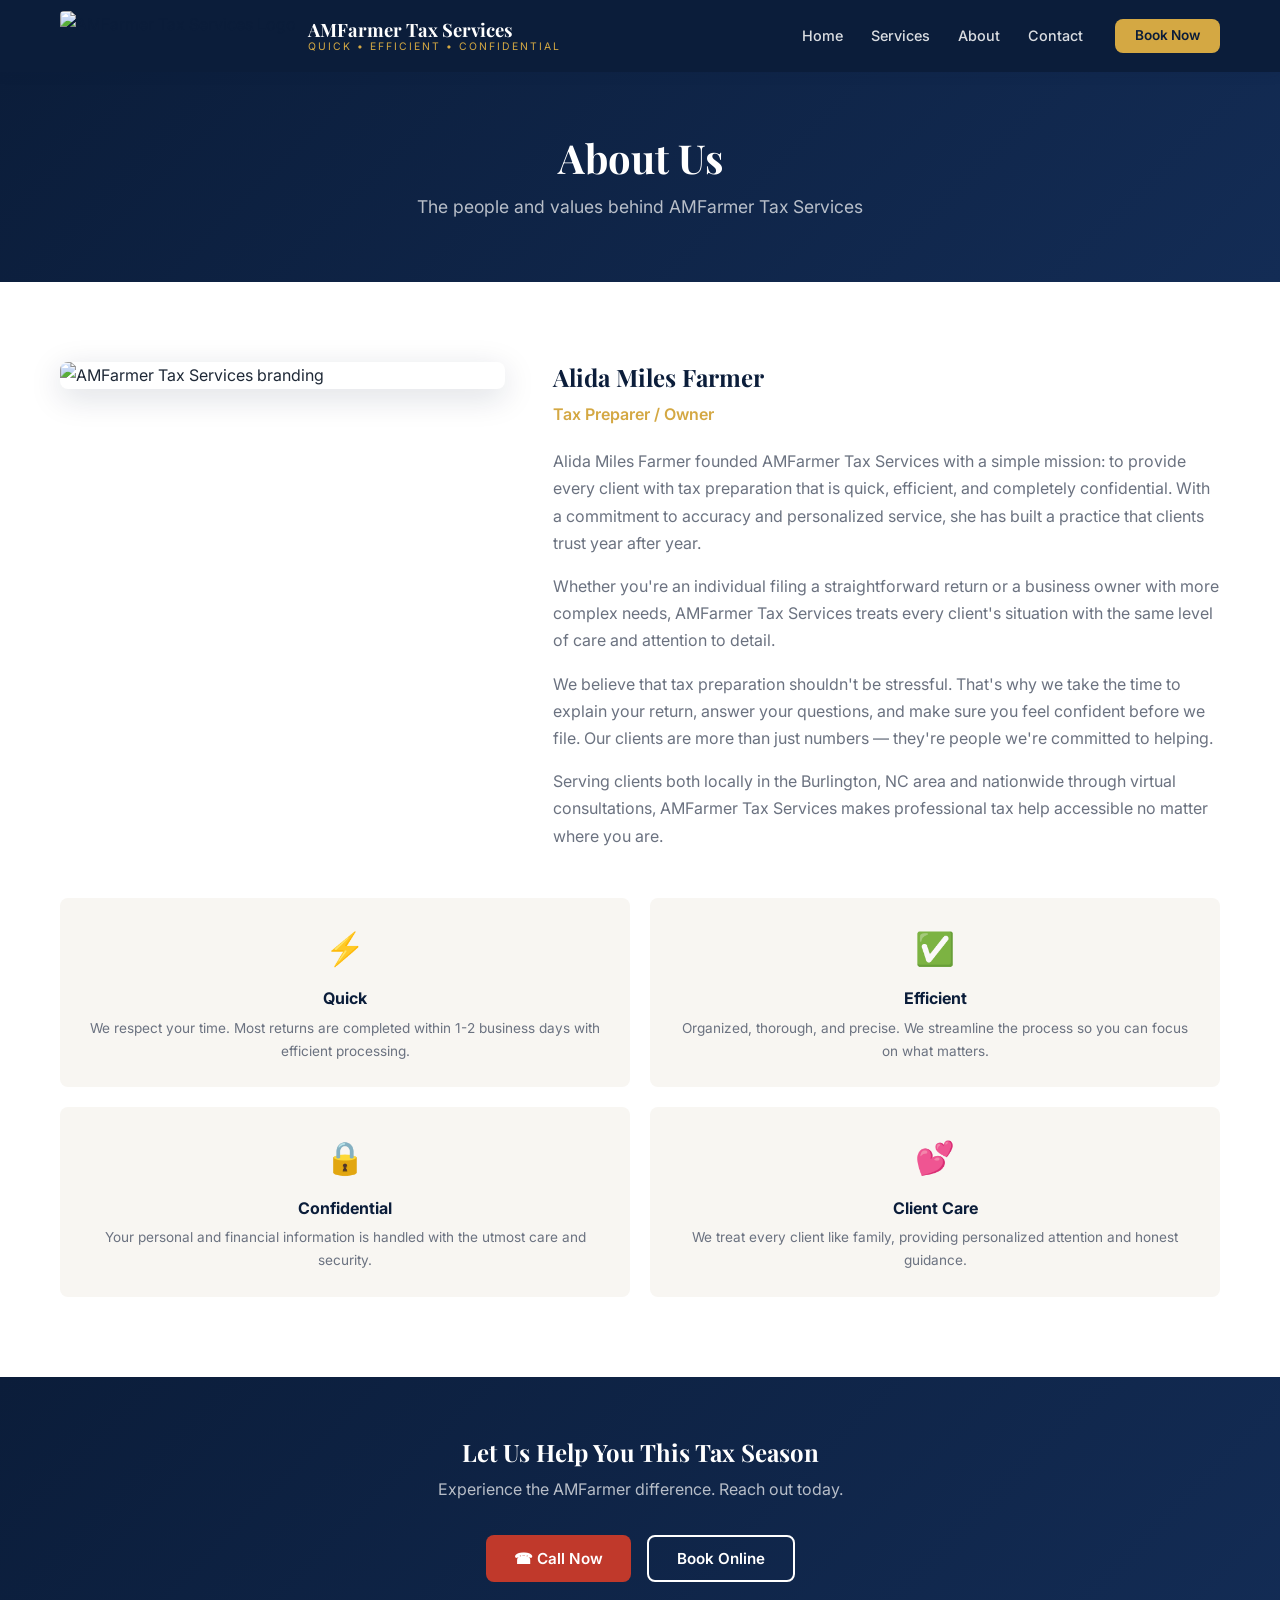
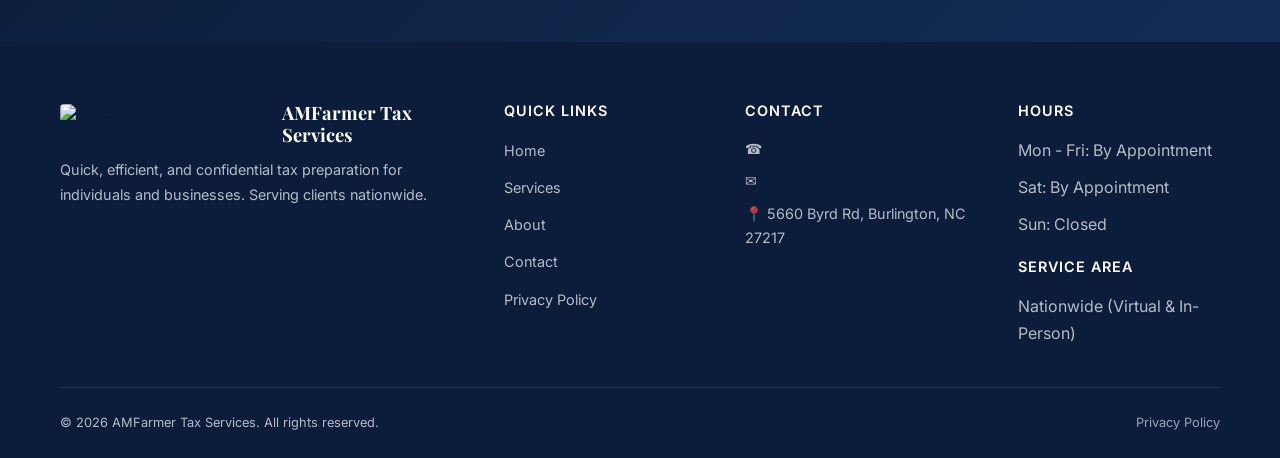
==== about.html @ cd4a3de3 "Added all html files" ====
<!DOCTYPE html>
<html lang="en">
<head>
  <meta charset="UTF-8">
  <meta name="viewport" content="width=device-width, initial-scale=1.0">
  <title>About Us | AMFarmer Tax Services</title>
  <meta name="description" content="Learn about Alida Miles Farmer, Tax Preparer and Owner of AMFarmer Tax Services. Quick, efficient, and confidential tax preparation.">
  <meta property="og:title" content="About Us | AMFarmer Tax Services">
  <meta property="og:description" content="Meet Alida Miles Farmer, Tax Preparer and Owner of AMFarmer Tax Services.">
  <meta property="og:type" content="website">
  <link rel="stylesheet" href="assets/css/styles.css">
</head>
<body>

  <header class="header" role="banner">
    <div class="header-inner">
      <a href="index.html" class="logo" aria-label="AMFarmer Tax Services Home">
        <img src="assets/img/branding-2.jpg" alt="AMFarmer Tax Services Logo">
        <div class="logo-text">
          AMFarmer Tax Services
          <span>Quick &bull; Efficient &bull; Confidential</span>
        </div>
      </a>
      <nav class="nav" role="navigation" aria-label="Main navigation">
        <ul class="nav-links">
          <li><a href="index.html">Home</a></li>
          <li><a href="services.html">Services</a></li>
          <li><a href="about.html">About</a></li>
          <li><a href="contact.html">Contact</a></li>
        </ul>
        <a href="contact.html#form" class="btn btn-gold btn-sm nav-cta">Book Now</a>
        <button class="mobile-toggle" aria-label="Toggle navigation" aria-expanded="false">
          <span></span><span></span><span></span>
        </button>
      </nav>
    </div>
  </header>

  <main>
    <section class="page-header">
      <div class="container">
        <h1>About Us</h1>
        <p>The people and values behind AMFarmer Tax Services</p>
      </div>
    </section>

    <section class="section">
      <div class="container">
        <div class="about-content">
          <div class="about-image">
            <img src="assets/img/branding-1.png" alt="AMFarmer Tax Services branding">
          </div>
          <div class="about-text">
            <h2>Alida Miles Farmer</h2>
            <span class="role">Tax Preparer / Owner</span>
            <p>Alida Miles Farmer founded AMFarmer Tax Services with a simple mission: to provide every client with tax preparation that is quick, efficient, and completely confidential. With a commitment to accuracy and personalized service, she has built a practice that clients trust year after year.</p>
            <p>Whether you're an individual filing a straightforward return or a business owner with more complex needs, AMFarmer Tax Services treats every client's situation with the same level of care and attention to detail.</p>
            <p>We believe that tax preparation shouldn't be stressful. That's why we take the time to explain your return, answer your questions, and make sure you feel confident before we file. Our clients are more than just numbers &mdash; they're people we're committed to helping.</p>
            <p>Serving clients both locally in the Burlington, NC area and nationwide through virtual consultations, AMFarmer Tax Services makes professional tax help accessible no matter where you are.</p>
          </div>
        </div>

        <div class="values-grid">
          <div class="value-card">
            <div class="value-icon">&#9889;</div>
            <h4>Quick</h4>
            <p>We respect your time. Most returns are completed within 1-2 business days with efficient processing.</p>
          </div>
          <div class="value-card">
            <div class="value-icon">&#9989;</div>
            <h4>Efficient</h4>
            <p>Organized, thorough, and precise. We streamline the process so you can focus on what matters.</p>
          </div>
          <div class="value-card">
            <div class="value-icon">&#128274;</div>
            <h4>Confidential</h4>
            <p>Your personal and financial information is handled with the utmost care and security.</p>
          </div>
          <div class="value-card">
            <div class="value-icon">&#128149;</div>
            <h4>Client Care</h4>
            <p>We treat every client like family, providing personalized attention and honest guidance.</p>
          </div>
        </div>
      </div>
    </section>

    <section class="contact-strip">
      <div class="container">
        <h2>Let Us Help You This Tax Season</h2>
        <p>Experience the AMFarmer difference. Reach out today.</p>
        <div class="contact-buttons">
          <a href="tel:336-782-2551" class="btn btn-primary">&#9742; Call Now</a>
          <a href="contact.html#form" class="btn btn-secondary">Book Online</a>
        </div>
      </div>
    </section>
  </main>

  <footer class="footer" role="contentinfo">
    <div class="container">
      <div class="footer-grid">
        <div class="footer-brand">
          <a href="index.html" class="logo" aria-label="AMFarmer Tax Services Home">
            <img src="assets/img/branding-2.jpg" alt="AMFarmer Tax Services Logo" style="height:40px;">
            <div class="logo-text">AMFarmer Tax Services</div>
          </a>
          <p>Quick, efficient, and confidential tax preparation for individuals and businesses. Serving clients nationwide.</p>
        </div>
        <div>
          <h4>Quick Links</h4>
          <ul class="footer-links">
            <li><a href="index.html">Home</a></li>
            <li><a href="services.html">Services</a></li>
            <li><a href="about.html">About</a></li>
            <li><a href="contact.html">Contact</a></li>
            <li><a href="privacy.html">Privacy Policy</a></li>
          </ul>
        </div>
        <div>
          <h4>Contact</h4>
          <div class="footer-contact-info">
            <p>&#9742; <a href="tel:336-782-2551">336-782-2551</a></p>
            <p>&#9993; <a href="mailto:amftaxsvcs@amfarmertax.com">amftaxsvcs@amfarmertax.com</a></p>
            <p>&#128205; 5660 Byrd Rd, Burlington, NC 27217</p>
          </div>
        </div>
        <div>
          <h4>Hours</h4>
          <ul class="footer-links">
            <li>Mon - Fri: By Appointment</li>
            <li>Sat: By Appointment</li>
            <li>Sun: Closed</li>
          </ul>
          <h4 style="margin-top:20px;">Service Area</h4>
          <p>Nationwide (Virtual &amp; In-Person)</p>
        </div>
      </div>
      <div class="footer-bottom">
        <p>&copy; 2026 AMFarmer Tax Services. All rights reserved.</p>
        <a href="privacy.html">Privacy Policy</a>
      </div>
    </div>
  </footer>

  <script src="assets/js/main.js"></script>
</body>
</html>
---- assets/css/styles.css ----
@import url('https://fonts.googleapis.com/css2?family=Playfair+Display:wght@400;600;700&family=Inter:wght@300;400;500;600;700&display=swap');

:root {
  --navy: #0B1D3A;
  --navy-light: #132C55;
  --red: #C0392B;
  --red-dark: #A93226;
  --gold: #D4A843;
  --gold-light: #E8C96A;
  --white: #FFFFFF;
  --off-white: #F8F6F2;
  --gray-light: #E8E6E2;
  --gray: #6B7280;
  --text-dark: #1F2937;
  --shadow: 0 2px 12px rgba(11,29,58,0.10);
  --shadow-lg: 0 8px 32px rgba(11,29,58,0.15);
  --radius: 8px;
  --transition: 0.3s ease;
}

*, *::before, *::after {
  box-sizing: border-box;
  margin: 0;
  padding: 0;
}

html {
  scroll-behavior: smooth;
  font-size: 16px;
}

body {
  font-family: 'Inter', -apple-system, BlinkMacSystemFont, sans-serif;
  color: var(--text-dark);
  background: var(--white);
  line-height: 1.7;
  -webkit-font-smoothing: antialiased;
}

h1, h2, h3, h4, h5 {
  font-family: 'Playfair Display', Georgia, serif;
  line-height: 1.3;
  color: var(--navy);
}

a {
  color: var(--navy);
  text-decoration: none;
  transition: color var(--transition);
}

a:focus-visible, button:focus-visible, input:focus-visible, textarea:focus-visible, select:focus-visible {
  outline: 3px solid var(--gold);
  outline-offset: 2px;
}

img {
  max-width: 100%;
  height: auto;
  display: block;
}

.container {
  width: 100%;
  max-width: 1200px;
  margin: 0 auto;
  padding: 0 20px;
}

.section {
  padding: 80px 0;
}

.section-title {
  text-align: center;
  font-size: 2rem;
  margin-bottom: 1rem;
}

.section-subtitle {
  text-align: center;
  color: var(--gray);
  font-size: 1.1rem;
  max-width: 600px;
  margin: 0 auto 3rem;
}

.gold-divider {
  width: 60px;
  height: 3px;
  background: linear-gradient(90deg, var(--gold), var(--gold-light));
  margin: 1rem auto 2rem;
  border-radius: 2px;
}

/* Buttons */
.btn {
  display: inline-flex;
  align-items: center;
  justify-content: center;
  gap: 8px;
  padding: 14px 28px;
  font-family: 'Inter', sans-serif;
  font-size: 0.95rem;
  font-weight: 600;
  border: none;
  border-radius: var(--radius);
  cursor: pointer;
  transition: all var(--transition);
  text-decoration: none;
  line-height: 1;
}

.btn-primary {
  background: var(--red);
  color: var(--white);
}

.btn-primary:hover {
  background: var(--red-dark);
  transform: translateY(-1px);
  box-shadow: var(--shadow);
}

.btn-secondary {
  background: transparent;
  color: var(--white);
  border: 2px solid var(--white);
}

.btn-secondary:hover {
  background: var(--white);
  color: var(--navy);
}

.btn-outline {
  background: transparent;
  color: var(--navy);
  border: 2px solid var(--navy);
}

.btn-outline:hover {
  background: var(--navy);
  color: var(--white);
}

.btn-gold {
  background: var(--gold);
  color: var(--navy);
}

.btn-gold:hover {
  background: var(--gold-light);
  transform: translateY(-1px);
}

.btn-sm {
  padding: 10px 20px;
  font-size: 0.85rem;
}

/* Header */
.header {
  position: sticky;
  top: 0;
  z-index: 1000;
  background: var(--navy);
  box-shadow: var(--shadow);
}

.header-inner {
  display: flex;
  align-items: center;
  justify-content: space-between;
  padding: 0 20px;
  max-width: 1200px;
  margin: 0 auto;
  height: 72px;
}

.logo {
  display: flex;
  align-items: center;
  gap: 12px;
}

.logo img {
  height: 50px;
  width: auto;
  border-radius: 4px;
}

.logo-text {
  font-family: 'Playfair Display', serif;
  font-size: 1.15rem;
  font-weight: 700;
  color: var(--white);
  line-height: 1.2;
}

.logo-text span {
  display: block;
  font-family: 'Inter', sans-serif;
  font-size: 0.65rem;
  font-weight: 400;
  color: var(--gold);
  letter-spacing: 2px;
  text-transform: uppercase;
}

.nav {
  display: flex;
  align-items: center;
  gap: 32px;
}

.nav-links {
  display: flex;
  list-style: none;
  gap: 28px;
}

.nav-links a {
  color: rgba(255,255,255,0.85);
  font-size: 0.9rem;
  font-weight: 500;
  padding: 4px 0;
  position: relative;
}

.nav-links a:hover,
.nav-links a.active {
  color: var(--white);
}

.nav-links a::after {
  content: '';
  position: absolute;
  bottom: -2px;
  left: 0;
  width: 0;
  height: 2px;
  background: var(--gold);
  transition: width var(--transition);
}

.nav-links a:hover::after,
.nav-links a.active::after {
  width: 100%;
}

.nav-cta {
  display: inline-flex;
}

.mobile-toggle {
  display: none;
  flex-direction: column;
  gap: 5px;
  background: none;
  border: none;
  cursor: pointer;
  padding: 5px;
}

.mobile-toggle span {
  width: 24px;
  height: 2px;
  background: var(--white);
  transition: all var(--transition);
  border-radius: 2px;
}

/* Hero */
.hero {
  background: linear-gradient(135deg, var(--navy) 0%, var(--navy-light) 50%, #1a3a6a 100%);
  color: var(--white);
  padding: 100px 0 80px;
  position: relative;
  overflow: hidden;
}

.hero::before {
  content: '';
  position: absolute;
  top: -50%;
  right: -20%;
  width: 600px;
  height: 600px;
  background: radial-gradient(circle, rgba(212,168,67,0.08) 0%, transparent 70%);
  border-radius: 50%;
}

.hero-content {
  max-width: 700px;
  position: relative;
  z-index: 1;
}

.hero-badge {
  display: inline-block;
  background: rgba(212,168,67,0.15);
  border: 1px solid rgba(212,168,67,0.3);
  color: var(--gold);
  padding: 6px 16px;
  border-radius: 20px;
  font-size: 0.8rem;
  font-weight: 600;
  letter-spacing: 1px;
  text-transform: uppercase;
  margin-bottom: 24px;
}

.hero h1 {
  font-size: 3rem;
  color: var(--white);
  margin-bottom: 20px;
  line-height: 1.15;
}

.hero h1 .highlight {
  color: var(--gold);
}

.hero p {
  font-size: 1.15rem;
  color: rgba(255,255,255,0.8);
  margin-bottom: 32px;
  max-width: 550px;
}

.hero-buttons {
  display: flex;
  gap: 16px;
  flex-wrap: wrap;
}

/* Trust Bar */
.trust-bar {
  background: var(--off-white);
  padding: 40px 0;
  border-bottom: 1px solid var(--gray-light);
}

.trust-items {
  display: flex;
  justify-content: center;
  align-items: center;
  gap: 48px;
  flex-wrap: wrap;
}

.trust-item {
  display: flex;
  align-items: center;
  gap: 12px;
  font-weight: 600;
  color: var(--navy);
  font-size: 1rem;
}

.trust-icon {
  width: 48px;
  height: 48px;
  background: linear-gradient(135deg, var(--gold), var(--gold-light));
  border-radius: 50%;
  display: flex;
  align-items: center;
  justify-content: center;
  font-size: 1.3rem;
  color: var(--navy);
  flex-shrink: 0;
}

.trust-disclaimer {
  text-align: center;
  font-size: 0.75rem;
  color: var(--gray);
  margin-top: 16px;
  font-style: italic;
}

/* How It Works */
.steps-grid {
  display: grid;
  grid-template-columns: repeat(3, 1fr);
  gap: 32px;
  position: relative;
}

.step-card {
  text-align: center;
  padding: 40px 24px;
  background: var(--white);
  border-radius: var(--radius);
  box-shadow: var(--shadow);
  position: relative;
}

.step-number {
  width: 56px;
  height: 56px;
  background: linear-gradient(135deg, var(--navy), var(--navy-light));
  color: var(--gold);
  border-radius: 50%;
  display: flex;
  align-items: center;
  justify-content: center;
  font-family: 'Playfair Display', serif;
  font-size: 1.5rem;
  font-weight: 700;
  margin: 0 auto 20px;
}

.step-card h3 {
  font-size: 1.2rem;
  margin-bottom: 12px;
}

.step-card p {
  color: var(--gray);
  font-size: 0.95rem;
}

/* Services Preview */
.services-preview {
  background: var(--off-white);
}

.services-grid {
  display: grid;
  grid-template-columns: repeat(2, 1fr);
  gap: 32px;
}

.service-card {
  background: var(--white);
  border-radius: var(--radius);
  padding: 40px 32px;
  box-shadow: var(--shadow);
  border-top: 3px solid var(--gold);
  transition: transform var(--transition), box-shadow var(--transition);
}

.service-card:hover {
  transform: translateY(-4px);
  box-shadow: var(--shadow-lg);
}

.service-icon {
  width: 56px;
  height: 56px;
  background: linear-gradient(135deg, rgba(212,168,67,0.15), rgba(212,168,67,0.05));
  border-radius: var(--radius);
  display: flex;
  align-items: center;
  justify-content: center;
  font-size: 1.5rem;
  margin-bottom: 20px;
}

.service-card h3 {
  font-size: 1.3rem;
  margin-bottom: 12px;
}

.service-card p {
  color: var(--gray);
  font-size: 0.95rem;
  margin-bottom: 20px;
}

.service-list {
  list-style: none;
  margin-bottom: 24px;
}

.service-list li {
  padding: 6px 0;
  font-size: 0.9rem;
  color: var(--text-dark);
  display: flex;
  align-items: center;
  gap: 8px;
}

.service-list li::before {
  content: '✓';
  color: var(--gold);
  font-weight: 700;
}

/* Testimonials */
.testimonials-grid {
  display: grid;
  grid-template-columns: repeat(3, 1fr);
  gap: 28px;
}

.testimonial-card {
  background: var(--white);
  border-radius: var(--radius);
  padding: 32px;
  box-shadow: var(--shadow);
  position: relative;
}

.testimonial-card::before {
  content: '"';
  font-family: 'Playfair Display', serif;
  font-size: 4rem;
  color: var(--gold);
  position: absolute;
  top: 12px;
  left: 24px;
  line-height: 1;
  opacity: 0.4;
}

.testimonial-text {
  font-size: 0.95rem;
  color: var(--gray);
  font-style: italic;
  margin-bottom: 20px;
  position: relative;
  z-index: 1;
}

.testimonial-author {
  display: flex;
  align-items: center;
  gap: 12px;
}

.testimonial-avatar {
  width: 44px;
  height: 44px;
  background: var(--navy);
  border-radius: 50%;
  display: flex;
  align-items: center;
  justify-content: center;
  color: var(--gold);
  font-weight: 700;
  font-size: 1rem;
}

.testimonial-name {
  font-weight: 600;
  font-size: 0.9rem;
}

.testimonial-role {
  font-size: 0.8rem;
  color: var(--gray);
}

/* FAQ */
.faq-list {
  max-width: 800px;
  margin: 0 auto;
}

.faq-item {
  border-bottom: 1px solid var(--gray-light);
}

.faq-question {
  width: 100%;
  display: flex;
  align-items: center;
  justify-content: space-between;
  padding: 20px 0;
  background: none;
  border: none;
  font-family: 'Inter', sans-serif;
  font-size: 1rem;
  font-weight: 600;
  color: var(--navy);
  cursor: pointer;
  text-align: left;
  gap: 16px;
}

.faq-question:hover {
  color: var(--red);
}

.faq-icon {
  width: 28px;
  height: 28px;
  border-radius: 50%;
  background: var(--off-white);
  display: flex;
  align-items: center;
  justify-content: center;
  font-size: 1.2rem;
  flex-shrink: 0;
  transition: transform var(--transition);
}

.faq-item.active .faq-icon {
  transform: rotate(45deg);
}

.faq-answer {
  max-height: 0;
  overflow: hidden;
  transition: max-height 0.4s ease, padding 0.4s ease;
}

.faq-answer-inner {
  padding-bottom: 20px;
  color: var(--gray);
  font-size: 0.95rem;
  line-height: 1.7;
}

.faq-item.active .faq-answer {
  max-height: 300px;
}

.disclaimer-text {
  font-size: 0.8rem;
  font-style: italic;
  color: var(--gray);
  margin-top: 8px;
}

/* Contact Strip */
.contact-strip {
  background: linear-gradient(135deg, var(--navy), var(--navy-light));
  color: var(--white);
  padding: 60px 0;
  text-align: center;
}

.contact-strip h2 {
  color: var(--white);
  margin-bottom: 8px;
}

.contact-strip p {
  color: rgba(255,255,255,0.7);
  margin-bottom: 32px;
}

.contact-buttons {
  display: flex;
  justify-content: center;
  gap: 16px;
  flex-wrap: wrap;
}

/* Footer */
.footer {
  background: var(--navy);
  color: rgba(255,255,255,0.7);
  padding: 60px 0 24px;
}

.footer-grid {
  display: grid;
  grid-template-columns: 2fr 1fr 1fr 1fr;
  gap: 40px;
  margin-bottom: 40px;
}

.footer-brand p {
  font-size: 0.9rem;
  margin-top: 12px;
  line-height: 1.7;
}

.footer h4 {
  color: var(--white);
  font-family: 'Inter', sans-serif;
  font-size: 0.9rem;
  font-weight: 600;
  text-transform: uppercase;
  letter-spacing: 1px;
  margin-bottom: 16px;
}

.footer-links {
  list-style: none;
}

.footer-links li {
  margin-bottom: 10px;
}

.footer-links a {
  color: rgba(255,255,255,0.7);
  font-size: 0.9rem;
}

.footer-links a:hover {
  color: var(--gold);
}

.footer-contact-info p {
  font-size: 0.9rem;
  margin-bottom: 8px;
  display: flex;
  align-items: flex-start;
  gap: 8px;
}

.footer-bottom {
  border-top: 1px solid rgba(255,255,255,0.1);
  padding-top: 24px;
  display: flex;
  justify-content: space-between;
  align-items: center;
  flex-wrap: wrap;
  gap: 12px;
  font-size: 0.8rem;
}

.footer-bottom a {
  color: rgba(255,255,255,0.6);
}

.footer-bottom a:hover {
  color: var(--gold);
}

/* Page Header (inner pages) */
.page-header {
  background: linear-gradient(135deg, var(--navy), var(--navy-light));
  color: var(--white);
  padding: 60px 0;
  text-align: center;
}

.page-header h1 {
  color: var(--white);
  font-size: 2.5rem;
  margin-bottom: 8px;
}

.page-header p {
  color: rgba(255,255,255,0.7);
  font-size: 1.1rem;
}

/* Services Page */
.service-detail-card {
  background: var(--white);
  border-radius: var(--radius);
  padding: 48px 40px;
  box-shadow: var(--shadow);
  border-left: 4px solid var(--gold);
  margin-bottom: 32px;
}

.service-detail-card h3 {
  font-size: 1.5rem;
  margin-bottom: 16px;
}

.service-detail-card p {
  color: var(--gray);
  margin-bottom: 20px;
}

.service-tags {
  display: flex;
  flex-wrap: wrap;
  gap: 8px;
  margin-top: 16px;
}

.service-tag {
  background: var(--off-white);
  color: var(--navy);
  padding: 6px 16px;
  border-radius: 20px;
  font-size: 0.85rem;
  font-weight: 500;
}

/* About Page */
.about-content {
  display: grid;
  grid-template-columns: 1fr 1.5fr;
  gap: 48px;
  align-items: start;
}

.about-image {
  border-radius: var(--radius);
  overflow: hidden;
  box-shadow: var(--shadow-lg);
}

.about-image img {
  width: 100%;
  height: auto;
  object-fit: cover;
}

.about-text h2 {
  margin-bottom: 8px;
}

.about-text .role {
  color: var(--gold);
  font-weight: 600;
  font-size: 1rem;
  margin-bottom: 20px;
  display: block;
}

.about-text p {
  color: var(--gray);
  margin-bottom: 16px;
}

.values-grid {
  display: grid;
  grid-template-columns: repeat(2, 1fr);
  gap: 20px;
  margin-top: 32px;
}

.value-card {
  padding: 24px;
  background: var(--off-white);
  border-radius: var(--radius);
  text-align: center;
}

.value-icon {
  font-size: 2rem;
  margin-bottom: 12px;
}

.value-card h4 {
  font-family: 'Inter', sans-serif;
  font-size: 1rem;
  color: var(--navy);
  margin-bottom: 8px;
}

.value-card p {
  font-size: 0.85rem;
  color: var(--gray);
}

/* Contact Page */
.contact-grid {
  display: grid;
  grid-template-columns: 1fr 1.5fr;
  gap: 48px;
}

.contact-info-card {
  background: var(--navy);
  color: var(--white);
  border-radius: var(--radius);
  padding: 40px;
}

.contact-info-card h3 {
  color: var(--white);
  margin-bottom: 24px;
}

.contact-detail {
  display: flex;
  align-items: flex-start;
  gap: 16px;
  margin-bottom: 24px;
}

.contact-detail-icon {
  width: 44px;
  height: 44px;
  background: rgba(212,168,67,0.15);
  border-radius: 50%;
  display: flex;
  align-items: center;
  justify-content: center;
  font-size: 1.1rem;
  flex-shrink: 0;
}

.contact-detail h4 {
  color: var(--gold);
  font-family: 'Inter', sans-serif;
  font-size: 0.85rem;
  text-transform: uppercase;
  letter-spacing: 1px;
  margin-bottom: 4px;
}

.contact-detail p,
.contact-detail a {
  color: rgba(255,255,255,0.8);
  font-size: 0.95rem;
}

.contact-detail a:hover {
  color: var(--gold);
}

.contact-quick-actions {
  display: flex;
  flex-direction: column;
  gap: 12px;
  margin-top: 32px;
}

.contact-form-card {
  background: var(--white);
  border-radius: var(--radius);
  padding: 40px;
  box-shadow: var(--shadow);
}

.contact-form-card h3 {
  margin-bottom: 24px;
}

.form-group {
  margin-bottom: 20px;
}

.form-group label {
  display: block;
  font-size: 0.9rem;
  font-weight: 600;
  color: var(--navy);
  margin-bottom: 6px;
}

.form-group label .required {
  color: var(--red);
}

.form-row {
  display: grid;
  grid-template-columns: 1fr 1fr;
  gap: 16px;
}

.form-input,
.form-select,
.form-textarea {
  width: 100%;
  padding: 12px 16px;
  border: 1px solid var(--gray-light);
  border-radius: var(--radius);
  font-family: 'Inter', sans-serif;
  font-size: 0.95rem;
  color: var(--text-dark);
  transition: border-color var(--transition), box-shadow var(--transition);
  background: var(--white);
}

.form-input:focus,
.form-select:focus,
.form-textarea:focus {
  border-color: var(--navy);
  box-shadow: 0 0 0 3px rgba(11,29,58,0.08);
}

.form-input.error,
.form-select.error,
.form-textarea.error {
  border-color: var(--red);
}

.form-error {
  font-size: 0.8rem;
  color: var(--red);
  margin-top: 4px;
  display: none;
}

.form-textarea {
  resize: vertical;
  min-height: 120px;
}

.form-success {
  display: none;
  text-align: center;
  padding: 40px;
}

.form-success-icon {
  font-size: 3rem;
  margin-bottom: 16px;
}

.form-success h3 {
  margin-bottom: 8px;
}

.form-success p {
  color: var(--gray);
}

/* Privacy Page */
.privacy-content {
  max-width: 800px;
  margin: 0 auto;
}

.privacy-content h2 {
  font-size: 1.5rem;
  margin: 32px 0 12px;
}

.privacy-content p,
.privacy-content li {
  color: var(--gray);
  margin-bottom: 12px;
}

.privacy-content ul {
  padding-left: 24px;
  margin-bottom: 16px;
}

/* Responsive */
@media (max-width: 992px) {
  .footer-grid {
    grid-template-columns: 1fr 1fr;
  }

  .about-content {
    grid-template-columns: 1fr;
  }

  .contact-grid {
    grid-template-columns: 1fr;
  }

  .services-grid {
    grid-template-columns: 1fr;
  }

  .testimonials-grid {
    grid-template-columns: 1fr 1fr;
  }
}

@media (max-width: 768px) {
  .section {
    padding: 60px 0;
  }

  .nav-links {
    display: none;
  }

  .nav-cta {
    display: none;
  }

  .mobile-toggle {
    display: flex;
  }

  .nav.open .nav-links {
    display: flex;
    flex-direction: column;
    position: absolute;
    top: 72px;
    left: 0;
    right: 0;
    background: var(--navy);
    padding: 20px;
    gap: 0;
    box-shadow: var(--shadow-lg);
  }

  .nav.open .nav-links li {
    border-bottom: 1px solid rgba(255,255,255,0.1);
  }

  .nav.open .nav-links a {
    display: block;
    padding: 14px 0;
  }

  .nav.open .nav-cta {
    display: block;
    position: absolute;
    top: calc(72px + var(--nav-height, 250px));
    left: 20px;
    right: 20px;
  }

  .hero {
    padding: 60px 0;
  }

  .hero h1 {
    font-size: 2.2rem;
  }

  .steps-grid {
    grid-template-columns: 1fr;
    gap: 20px;
  }

  .testimonials-grid {
    grid-template-columns: 1fr;
  }

  .footer-grid {
    grid-template-columns: 1fr;
    gap: 28px;
  }

  .footer-bottom {
    flex-direction: column;
    text-align: center;
  }

  .section-title {
    font-size: 1.7rem;
  }

  .values-grid {
    grid-template-columns: 1fr;
  }

  .form-row {
    grid-template-columns: 1fr;
  }

  .hero-buttons {
    flex-direction: column;
  }

  .hero-buttons .btn {
    width: 100%;
  }
}

@media (max-width: 480px) {
  .trust-items {
    flex-direction: column;
    gap: 20px;
  }

  .contact-buttons {
    flex-direction: column;
    align-items: center;
  }

  .contact-buttons .btn {
    width: 100%;
    max-width: 280px;
  }

  .page-header h1 {
    font-size: 1.8rem;
  }
}
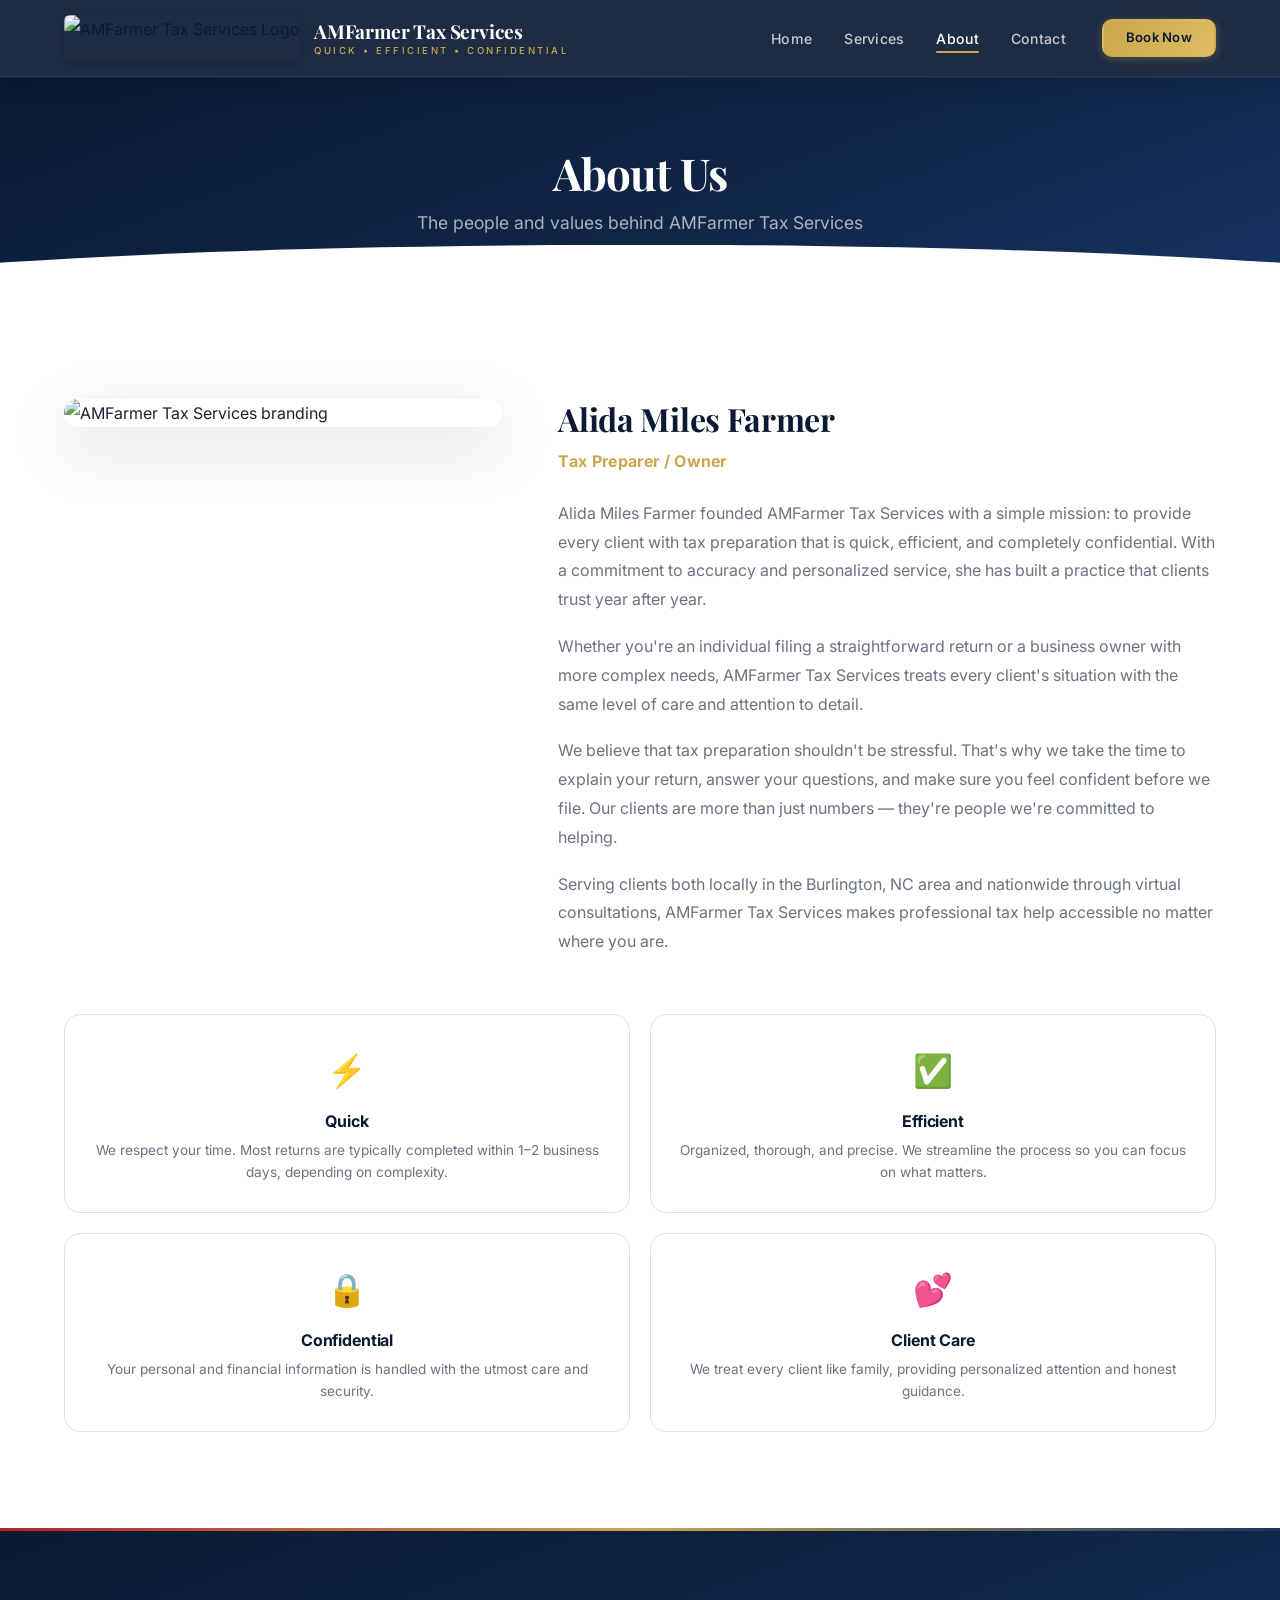
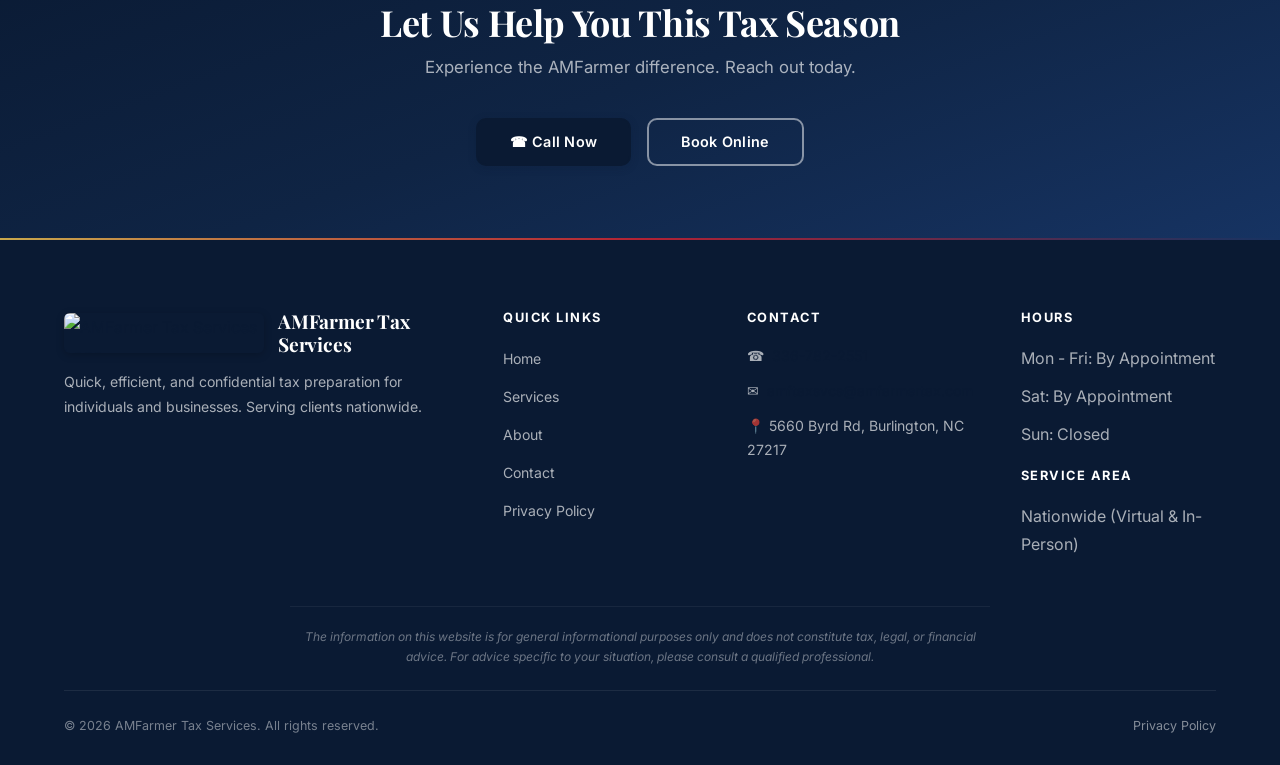
==== commit 535de791: "updated formatting and backend" ====
--- a/about.html
+++ b/about.html
@@ -64,7 +64,7 @@
           <div class="value-card">
             <div class="value-icon">&#9889;</div>
             <h4>Quick</h4>
-            <p>We respect your time. Most returns are completed within 1-2 business days with efficient processing.</p>
+            <p>We respect your time. Most returns are typically completed within 1&ndash;2 business days, depending on complexity.</p>
           </div>
           <div class="value-card">
             <div class="value-icon">&#9989;</div>
@@ -136,6 +136,7 @@
           <p>Nationwide (Virtual &amp; In-Person)</p>
         </div>
       </div>
+      <p class="footer-disclaimer">The information on this website is for general informational purposes only and does not constitute tax, legal, or financial advice. For advice specific to your situation, please consult a qualified professional.</p>
       <div class="footer-bottom">
         <p>&copy; 2026 AMFarmer Tax Services. All rights reserved.</p>
         <a href="privacy.html">Privacy Policy</a>
--- a/assets/css/styles.css
+++ b/assets/css/styles.css
@@ -1,21 +1,30 @@
-@import url('https://fonts.googleapis.com/css2?family=Playfair+Display:wght@400;600;700&family=Inter:wght@300;400;500;600;700&display=swap');
+@import url('https://fonts.googleapis.com/css2?family=Playfair+Display:ital,wght@0,400;0,500;0,600;0,700;1,400&family=Inter:wght@300;400;500;600;700&display=swap');
 
 :root {
-  --navy: #0B1D3A;
-  --navy-light: #132C55;
-  --red: #C0392B;
-  --red-dark: #A93226;
-  --gold: #D4A843;
-  --gold-light: #E8C96A;
+  --navy: #0A1A33;
+  --navy-mid: #0F2444;
+  --navy-light: #163362;
+  --red: #B22234;
+  --red-dark: #8B1A29;
+  --red-glow: #D6344A;
+  --gold: #C9A84C;
+  --gold-light: #DEBD63;
+  --gold-pale: rgba(201,168,76,0.12);
   --white: #FFFFFF;
-  --off-white: #F8F6F2;
-  --gray-light: #E8E6E2;
+  --off-white: #F7F5F0;
+  --cream: #FBF9F4;
+  --gray-light: #E4E1DB;
   --gray: #6B7280;
-  --text-dark: #1F2937;
-  --shadow: 0 2px 12px rgba(11,29,58,0.10);
-  --shadow-lg: 0 8px 32px rgba(11,29,58,0.15);
-  --radius: 8px;
-  --transition: 0.3s ease;
+  --gray-dark: #4B5563;
+  --text-dark: #1C2433;
+  --shadow-xs: 0 1px 3px rgba(10,26,51,0.06);
+  --shadow: 0 4px 16px rgba(10,26,51,0.08);
+  --shadow-md: 0 6px 24px rgba(10,26,51,0.10);
+  --shadow-lg: 0 12px 40px rgba(10,26,51,0.14);
+  --shadow-xl: 0 20px 60px rgba(10,26,51,0.18);
+  --radius: 10px;
+  --radius-lg: 16px;
+  --transition: 0.3s cubic-bezier(0.4, 0, 0.2, 1);
 }
 
 *, *::before, *::after {
@@ -33,15 +42,21 @@
   font-family: 'Inter', -apple-system, BlinkMacSystemFont, sans-serif;
   color: var(--text-dark);
   background: var(--white);
-  line-height: 1.7;
+  line-height: 1.75;
   -webkit-font-smoothing: antialiased;
+  -moz-osx-font-smoothing: grayscale;
 }
 
 h1, h2, h3, h4, h5 {
   font-family: 'Playfair Display', Georgia, serif;
-  line-height: 1.3;
+  line-height: 1.25;
   color: var(--navy);
-}
+  letter-spacing: -0.01em;
+}
+
+h1 { font-size: 3.25rem; }
+h2 { font-size: 2.25rem; }
+h3 { font-size: 1.5rem; }
 
 a {
   color: var(--navy);
@@ -64,73 +79,80 @@
   width: 100%;
   max-width: 1200px;
   margin: 0 auto;
-  padding: 0 20px;
+  padding: 0 24px;
 }
 
 .section {
-  padding: 80px 0;
+  padding: 96px 0;
 }
 
 .section-title {
   text-align: center;
-  font-size: 2rem;
-  margin-bottom: 1rem;
+  font-size: 2.25rem;
+  margin-bottom: 0.75rem;
+  letter-spacing: -0.02em;
 }
 
 .section-subtitle {
   text-align: center;
   color: var(--gray);
   font-size: 1.1rem;
-  max-width: 600px;
-  margin: 0 auto 3rem;
+  max-width: 580px;
+  margin: 0 auto 3.5rem;
+  line-height: 1.7;
 }
 
 .gold-divider {
-  width: 60px;
+  width: 48px;
   height: 3px;
   background: linear-gradient(90deg, var(--gold), var(--gold-light));
-  margin: 1rem auto 2rem;
+  margin: 1rem auto 1.75rem;
   border-radius: 2px;
 }
 
-/* Buttons */
+/* ─── Buttons ─── */
 .btn {
   display: inline-flex;
   align-items: center;
   justify-content: center;
   gap: 8px;
-  padding: 14px 28px;
+  padding: 15px 32px;
   font-family: 'Inter', sans-serif;
-  font-size: 0.95rem;
+  font-size: 0.9rem;
   font-weight: 600;
-  border: none;
+  border: 2px solid transparent;
   border-radius: var(--radius);
   cursor: pointer;
   transition: all var(--transition);
   text-decoration: none;
   line-height: 1;
+  letter-spacing: 0.02em;
 }
 
 .btn-primary {
-  background: var(--red);
+  background: var(--navy);
   color: var(--white);
+  border-color: var(--navy);
+  box-shadow: 0 2px 8px rgba(10,26,51,0.20);
 }
 
 .btn-primary:hover {
-  background: var(--red-dark);
-  transform: translateY(-1px);
-  box-shadow: var(--shadow);
+  background: var(--navy-light);
+  border-color: var(--navy-light);
+  transform: translateY(-2px);
+  box-shadow: 0 6px 20px rgba(10,26,51,0.25);
 }
 
 .btn-secondary {
   background: transparent;
   color: var(--white);
-  border: 2px solid var(--white);
+  border: 2px solid rgba(255,255,255,0.5);
 }
 
 .btn-secondary:hover {
-  background: var(--white);
-  color: var(--navy);
+  background: rgba(255,255,255,0.1);
+  border-color: var(--white);
+  transform: translateY(-2px);
 }
 
 .btn-outline {
@@ -142,90 +164,121 @@
 .btn-outline:hover {
   background: var(--navy);
   color: var(--white);
+  transform: translateY(-2px);
+  box-shadow: var(--shadow);
 }
 
 .btn-gold {
-  background: var(--gold);
+  background: linear-gradient(135deg, var(--gold), var(--gold-light));
   color: var(--navy);
+  border-color: transparent;
+  box-shadow: 0 2px 8px rgba(201,168,76,0.30);
 }
 
 .btn-gold:hover {
-  background: var(--gold-light);
-  transform: translateY(-1px);
+  background: linear-gradient(135deg, var(--gold-light), var(--gold));
+  transform: translateY(-2px);
+  box-shadow: 0 6px 20px rgba(201,168,76,0.35);
+}
+
+.btn-red {
+  background: var(--red);
+  color: var(--white);
+  border-color: var(--red);
+  box-shadow: 0 2px 8px rgba(178,34,52,0.25);
+}
+
+.btn-red:hover {
+  background: var(--red-dark);
+  border-color: var(--red-dark);
+  transform: translateY(-2px);
+  box-shadow: 0 6px 20px rgba(178,34,52,0.30);
 }
 
 .btn-sm {
-  padding: 10px 20px;
-  font-size: 0.85rem;
-}
-
-/* Header */
+  padding: 10px 22px;
+  font-size: 0.82rem;
+}
+
+.btn-lg {
+  padding: 18px 40px;
+  font-size: 1rem;
+}
+
+/* ─── Header ─── */
 .header {
   position: sticky;
   top: 0;
   z-index: 1000;
-  background: var(--navy);
-  box-shadow: var(--shadow);
+  background: rgba(10,26,51,0.92);
+  backdrop-filter: blur(16px);
+  -webkit-backdrop-filter: blur(16px);
+  box-shadow: 0 1px 0 rgba(255,255,255,0.06), 0 4px 24px rgba(0,0,0,0.15);
+  border-bottom: 1px solid rgba(255,255,255,0.05);
 }
 
 .header-inner {
   display: flex;
   align-items: center;
   justify-content: space-between;
-  padding: 0 20px;
+  padding: 0 24px;
   max-width: 1200px;
   margin: 0 auto;
-  height: 72px;
+  height: 76px;
 }
 
 .logo {
   display: flex;
   align-items: center;
-  gap: 12px;
+  gap: 14px;
 }
 
 .logo img {
-  height: 50px;
+  height: 46px;
   width: auto;
-  border-radius: 4px;
+  border-radius: 6px;
+  box-shadow: 0 2px 8px rgba(0,0,0,0.2);
 }
 
 .logo-text {
   font-family: 'Playfair Display', serif;
-  font-size: 1.15rem;
+  font-size: 1.2rem;
   font-weight: 700;
   color: var(--white);
   line-height: 1.2;
+  letter-spacing: -0.01em;
 }
 
 .logo-text span {
   display: block;
   font-family: 'Inter', sans-serif;
-  font-size: 0.65rem;
-  font-weight: 400;
+  font-size: 0.6rem;
+  font-weight: 500;
   color: var(--gold);
-  letter-spacing: 2px;
+  letter-spacing: 2.5px;
   text-transform: uppercase;
+  margin-top: 2px;
 }
 
 .nav {
   display: flex;
   align-items: center;
+  gap: 36px;
+}
+
+.nav-links {
+  display: flex;
+  list-style: none;
   gap: 32px;
 }
 
-.nav-links {
-  display: flex;
-  list-style: none;
-  gap: 28px;
-}
-
 .nav-links a {
-  color: rgba(255,255,255,0.85);
-  font-size: 0.9rem;
+  color: rgba(255,255,255,0.75);
+  font-size: 0.88rem;
   font-weight: 500;
-  padding: 4px 0;
+  padding: 6px 0;
   position: relative;
+  letter-spacing: 0.02em;
 }
 
 .nav-links a:hover,
@@ -236,12 +289,13 @@
 .nav-links a::after {
   content: '';
   position: absolute;
-  bottom: -2px;
+  bottom: 0;
   left: 0;
   width: 0;
   height: 2px;
   background: var(--gold);
   transition: width var(--transition);
+  border-radius: 1px;
 }
 
 .nav-links a:hover::after,
@@ -260,22 +314,22 @@
   background: none;
   border: none;
   cursor: pointer;
-  padding: 5px;
+  padding: 6px;
 }
 
 .mobile-toggle span {
-  width: 24px;
+  width: 22px;
   height: 2px;
   background: var(--white);
   transition: all var(--transition);
   border-radius: 2px;
 }
 
-/* Hero */
+/* ─── Hero ─── */
 .hero {
-  background: linear-gradient(135deg, var(--navy) 0%, var(--navy-light) 50%, #1a3a6a 100%);
+  background: linear-gradient(160deg, var(--navy) 0%, var(--navy-mid) 35%, var(--navy-light) 100%);
   color: var(--white);
-  padding: 100px 0 80px;
+  padding: 110px 0 120px;
   position: relative;
   overflow: hidden;
 }
@@ -283,50 +337,94 @@
 .hero::before {
   content: '';
   position: absolute;
-  top: -50%;
-  right: -20%;
-  width: 600px;
-  height: 600px;
-  background: radial-gradient(circle, rgba(212,168,67,0.08) 0%, transparent 70%);
+  bottom: -2px;
+  left: 0;
+  right: 0;
+  height: 180px;
+  background:
+    radial-gradient(ellipse 70% 100% at 30% 100%, var(--red) 0%, transparent 70%),
+    radial-gradient(ellipse 50% 80% at 70% 100%, rgba(178,34,52,0.4) 0%, transparent 60%);
+  mask-image: url("data:image/svg+xml,%3Csvg xmlns='http://www.w3.org/2000/svg' viewBox='0 0 1440 180'%3E%3Cpath d='M0,80 C360,160 720,0 1080,100 C1260,150 1380,60 1440,80 L1440,180 L0,180Z' fill='white'/%3E%3C/svg%3E");
+  -webkit-mask-image: url("data:image/svg+xml,%3Csvg xmlns='http://www.w3.org/2000/svg' viewBox='0 0 1440 180'%3E%3Cpath d='M0,80 C360,160 720,0 1080,100 C1260,150 1380,60 1440,80 L1440,180 L0,180Z' fill='white'/%3E%3C/svg%3E");
+  mask-size: cover;
+  -webkit-mask-size: cover;
+  opacity: 0.85;
+  z-index: 1;
+}
+
+.hero::after {
+  content: '';
+  position: absolute;
+  bottom: -2px;
+  left: 0;
+  right: 0;
+  height: 120px;
+  background: var(--off-white);
+  clip-path: ellipse(80% 100% at 50% 100%);
+  z-index: 2;
+}
+
+.hero-glow {
+  position: absolute;
+  top: -30%;
+  right: -10%;
+  width: 700px;
+  height: 700px;
+  background: radial-gradient(circle, rgba(201,168,76,0.06) 0%, transparent 60%);
   border-radius: 50%;
+  pointer-events: none;
+}
+
+.hero-glow-red {
+  position: absolute;
+  bottom: 10%;
+  left: -5%;
+  width: 500px;
+  height: 500px;
+  background: radial-gradient(circle, rgba(178,34,52,0.08) 0%, transparent 60%);
+  border-radius: 50%;
+  pointer-events: none;
 }
 
 .hero-content {
-  max-width: 700px;
+  max-width: 680px;
   position: relative;
-  z-index: 1;
+  z-index: 3;
 }
 
 .hero-badge {
   display: inline-block;
-  background: rgba(212,168,67,0.15);
-  border: 1px solid rgba(212,168,67,0.3);
-  color: var(--gold);
-  padding: 6px 16px;
-  border-radius: 20px;
-  font-size: 0.8rem;
-  font-weight: 600;
-  letter-spacing: 1px;
+  background: var(--gold-pale);
+  border: 1px solid rgba(201,168,76,0.25);
+  color: var(--gold-light);
+  padding: 7px 18px;
+  border-radius: 24px;
+  font-size: 0.72rem;
+  font-weight: 700;
+  letter-spacing: 2px;
   text-transform: uppercase;
-  margin-bottom: 24px;
+  margin-bottom: 28px;
 }
 
 .hero h1 {
-  font-size: 3rem;
+  font-size: 3.5rem;
   color: var(--white);
   margin-bottom: 20px;
-  line-height: 1.15;
+  line-height: 1.12;
+  letter-spacing: -0.02em;
 }
 
 .hero h1 .highlight {
   color: var(--gold);
+  font-style: italic;
 }
 
 .hero p {
   font-size: 1.15rem;
-  color: rgba(255,255,255,0.8);
-  margin-bottom: 32px;
-  max-width: 550px;
+  color: rgba(255,255,255,0.75);
+  margin-bottom: 36px;
+  max-width: 520px;
+  line-height: 1.8;
 }
 
 .hero-buttons {
@@ -335,34 +433,68 @@
   flex-wrap: wrap;
 }
 
-/* Trust Bar */
+.hero-buttons .btn-primary {
+  background: var(--red);
+  border-color: var(--red);
+  box-shadow: 0 4px 16px rgba(178,34,52,0.30);
+}
+
+.hero-buttons .btn-primary:hover {
+  background: var(--red-dark);
+  border-color: var(--red-dark);
+  box-shadow: 0 8px 28px rgba(178,34,52,0.35);
+}
+
+/* ─── Trust Bar ─── */
 .trust-bar {
   background: var(--off-white);
-  padding: 40px 0;
-  border-bottom: 1px solid var(--gray-light);
+  padding: 48px 0 40px;
+  position: relative;
+  z-index: 3;
+}
+
+.trust-badge-wrapper {
+  background: var(--white);
+  border: 1px solid var(--gray-light);
+  border-radius: var(--radius-lg);
+  padding: 36px 48px;
+  box-shadow: var(--shadow-md);
+  position: relative;
+  overflow: hidden;
+}
+
+.trust-badge-wrapper::before {
+  content: '';
+  position: absolute;
+  top: 0;
+  left: 0;
+  right: 0;
+  height: 3px;
+  background: linear-gradient(90deg, var(--red), var(--gold) 50%, var(--navy));
 }
 
 .trust-items {
   display: flex;
   justify-content: center;
   align-items: center;
-  gap: 48px;
+  gap: 56px;
   flex-wrap: wrap;
 }
 
 .trust-item {
   display: flex;
   align-items: center;
-  gap: 12px;
-  font-weight: 600;
+  gap: 14px;
+  font-weight: 700;
   color: var(--navy);
   font-size: 1rem;
+  letter-spacing: 0.01em;
 }
 
 .trust-icon {
-  width: 48px;
-  height: 48px;
-  background: linear-gradient(135deg, var(--gold), var(--gold-light));
+  width: 52px;
+  height: 52px;
+  background: linear-gradient(145deg, var(--gold), var(--gold-light));
   border-radius: 50%;
   display: flex;
   align-items: center;
@@ -370,37 +502,52 @@
   font-size: 1.3rem;
   color: var(--navy);
   flex-shrink: 0;
+  box-shadow: 0 3px 12px rgba(201,168,76,0.30);
+}
+
+.trust-separator {
+  width: 1px;
+  height: 36px;
+  background: var(--gray-light);
 }
 
 .trust-disclaimer {
   text-align: center;
-  font-size: 0.75rem;
+  font-size: 0.72rem;
   color: var(--gray);
-  margin-top: 16px;
+  margin-top: 20px;
   font-style: italic;
-}
-
-/* How It Works */
+  line-height: 1.6;
+}
+
+/* ─── How It Works ─── */
 .steps-grid {
   display: grid;
   grid-template-columns: repeat(3, 1fr);
-  gap: 32px;
+  gap: 28px;
   position: relative;
 }
 
 .step-card {
   text-align: center;
-  padding: 40px 24px;
+  padding: 44px 28px 40px;
   background: var(--white);
-  border-radius: var(--radius);
+  border-radius: var(--radius-lg);
   box-shadow: var(--shadow);
   position: relative;
+  border: 1px solid rgba(0,0,0,0.04);
+  transition: transform var(--transition), box-shadow var(--transition);
+}
+
+.step-card:hover {
+  transform: translateY(-4px);
+  box-shadow: var(--shadow-lg);
 }
 
 .step-number {
-  width: 56px;
-  height: 56px;
-  background: linear-gradient(135deg, var(--navy), var(--navy-light));
+  width: 60px;
+  height: 60px;
+  background: linear-gradient(145deg, var(--navy), var(--navy-light));
   color: var(--gold);
   border-radius: 50%;
   display: flex;
@@ -409,7 +556,8 @@
   font-family: 'Playfair Display', serif;
   font-size: 1.5rem;
   font-weight: 700;
-  margin: 0 auto 20px;
+  margin: 0 auto 22px;
+  box-shadow: 0 4px 12px rgba(10,26,51,0.20);
 }
 
 .step-card h3 {
@@ -419,10 +567,11 @@
 
 .step-card p {
   color: var(--gray);
-  font-size: 0.95rem;
-}
-
-/* Services Preview */
+  font-size: 0.92rem;
+  line-height: 1.7;
+}
+
+/* ─── Services Preview ─── */
 .services-preview {
   background: var(--off-white);
 }
@@ -435,62 +584,67 @@
 
 .service-card {
   background: var(--white);
-  border-radius: var(--radius);
-  padding: 40px 32px;
+  border-radius: var(--radius-lg);
+  padding: 44px 36px;
   box-shadow: var(--shadow);
   border-top: 3px solid var(--gold);
   transition: transform var(--transition), box-shadow var(--transition);
+  border: 1px solid rgba(0,0,0,0.04);
+  border-top: 3px solid var(--gold);
 }
 
 .service-card:hover {
-  transform: translateY(-4px);
-  box-shadow: var(--shadow-lg);
+  transform: translateY(-6px);
+  box-shadow: var(--shadow-xl);
 }
 
 .service-icon {
-  width: 56px;
-  height: 56px;
-  background: linear-gradient(135deg, rgba(212,168,67,0.15), rgba(212,168,67,0.05));
+  width: 60px;
+  height: 60px;
+  background: linear-gradient(135deg, var(--gold-pale), rgba(201,168,76,0.06));
   border-radius: var(--radius);
   display: flex;
   align-items: center;
   justify-content: center;
-  font-size: 1.5rem;
-  margin-bottom: 20px;
+  font-size: 1.6rem;
+  margin-bottom: 22px;
+  border: 1px solid rgba(201,168,76,0.15);
 }
 
 .service-card h3 {
-  font-size: 1.3rem;
+  font-size: 1.35rem;
   margin-bottom: 12px;
 }
 
 .service-card p {
   color: var(--gray);
   font-size: 0.95rem;
-  margin-bottom: 20px;
+  margin-bottom: 22px;
+  line-height: 1.7;
 }
 
 .service-list {
   list-style: none;
-  margin-bottom: 24px;
+  margin-bottom: 28px;
 }
 
 .service-list li {
-  padding: 6px 0;
+  padding: 7px 0;
   font-size: 0.9rem;
   color: var(--text-dark);
   display: flex;
   align-items: center;
-  gap: 8px;
+  gap: 10px;
 }
 
 .service-list li::before {
   content: '✓';
   color: var(--gold);
-  font-weight: 700;
-}
-
-/* Testimonials */
+  font-weight: 800;
+  font-size: 0.85rem;
+}
+
+/* ─── Testimonials ─── */
 .testimonials-grid {
   display: grid;
   grid-template-columns: repeat(3, 1fr);
@@ -499,31 +653,39 @@
 
 .testimonial-card {
   background: var(--white);
-  border-radius: var(--radius);
-  padding: 32px;
+  border-radius: var(--radius-lg);
+  padding: 36px 32px 32px;
   box-shadow: var(--shadow);
   position: relative;
+  border: 1px solid rgba(0,0,0,0.04);
+  transition: transform var(--transition), box-shadow var(--transition);
+}
+
+.testimonial-card:hover {
+  transform: translateY(-4px);
+  box-shadow: var(--shadow-lg);
 }
 
 .testimonial-card::before {
-  content: '"';
+  content: '\201C';
   font-family: 'Playfair Display', serif;
-  font-size: 4rem;
+  font-size: 5rem;
   color: var(--gold);
   position: absolute;
-  top: 12px;
+  top: 8px;
   left: 24px;
   line-height: 1;
-  opacity: 0.4;
+  opacity: 0.25;
 }
 
 .testimonial-text {
   font-size: 0.95rem;
-  color: var(--gray);
+  color: var(--gray-dark);
   font-style: italic;
-  margin-bottom: 20px;
+  margin-bottom: 24px;
   position: relative;
   z-index: 1;
+  line-height: 1.75;
 }
 
 .testimonial-author {
@@ -535,27 +697,29 @@
 .testimonial-avatar {
   width: 44px;
   height: 44px;
-  background: var(--navy);
+  background: linear-gradient(145deg, var(--navy), var(--navy-light));
   border-radius: 50%;
   display: flex;
   align-items: center;
   justify-content: center;
   color: var(--gold);
   font-weight: 700;
-  font-size: 1rem;
+  font-size: 0.9rem;
 }
 
 .testimonial-name {
-  font-weight: 600;
+  font-weight: 700;
   font-size: 0.9rem;
+  color: var(--navy);
 }
 
 .testimonial-role {
-  font-size: 0.8rem;
+  font-size: 0.78rem;
   color: var(--gray);
-}
-
-/* FAQ */
+  margin-top: 1px;
+}
+
+/* ─── FAQ ─── */
 .faq-list {
   max-width: 800px;
   margin: 0 auto;
@@ -570,16 +734,17 @@
   display: flex;
   align-items: center;
   justify-content: space-between;
-  padding: 20px 0;
+  padding: 22px 0;
   background: none;
   border: none;
   font-family: 'Inter', sans-serif;
-  font-size: 1rem;
+  font-size: 1.02rem;
   font-weight: 600;
   color: var(--navy);
   cursor: pointer;
   text-align: left;
   gap: 16px;
+  transition: color var(--transition);
 }
 
 .faq-question:hover {
@@ -587,20 +752,25 @@
 }
 
 .faq-icon {
-  width: 28px;
-  height: 28px;
+  width: 30px;
+  height: 30px;
   border-radius: 50%;
-  background: var(--off-white);
+  background: var(--gold-pale);
+  border: 1px solid rgba(201,168,76,0.2);
   display: flex;
   align-items: center;
   justify-content: center;
-  font-size: 1.2rem;
+  font-size: 1.1rem;
   flex-shrink: 0;
-  transition: transform var(--transition);
+  transition: transform var(--transition), background var(--transition);
+  color: var(--gold);
 }
 
 .faq-item.active .faq-icon {
   transform: rotate(45deg);
+  background: var(--navy);
+  color: var(--gold);
+  border-color: var(--navy);
 }
 
 .faq-answer {
@@ -610,10 +780,10 @@
 }
 
 .faq-answer-inner {
-  padding-bottom: 20px;
+  padding-bottom: 22px;
   color: var(--gray);
   font-size: 0.95rem;
-  line-height: 1.7;
+  line-height: 1.8;
 }
 
 .faq-item.active .faq-answer {
@@ -621,18 +791,30 @@
 }
 
 .disclaimer-text {
-  font-size: 0.8rem;
+  font-size: 0.78rem;
   font-style: italic;
   color: var(--gray);
   margin-top: 8px;
 }
 
-/* Contact Strip */
+/* ─── Contact Strip ─── */
 .contact-strip {
-  background: linear-gradient(135deg, var(--navy), var(--navy-light));
+  background: linear-gradient(160deg, var(--navy) 0%, var(--navy-mid) 50%, var(--navy-light) 100%);
   color: var(--white);
-  padding: 60px 0;
+  padding: 72px 0;
   text-align: center;
+  position: relative;
+  overflow: hidden;
+}
+
+.contact-strip::before {
+  content: '';
+  position: absolute;
+  top: 0;
+  left: 0;
+  right: 0;
+  height: 3px;
+  background: linear-gradient(90deg, var(--red), var(--gold), var(--navy-light));
 }
 
 .contact-strip h2 {
@@ -641,8 +823,9 @@
 }
 
 .contact-strip p {
-  color: rgba(255,255,255,0.7);
-  margin-bottom: 32px;
+  color: rgba(255,255,255,0.65);
+  margin-bottom: 36px;
+  font-size: 1.05rem;
 }
 
 .contact-buttons {
@@ -652,34 +835,45 @@
   flex-wrap: wrap;
 }
 
-/* Footer */
+/* ─── Footer ─── */
 .footer {
   background: var(--navy);
-  color: rgba(255,255,255,0.7);
-  padding: 60px 0 24px;
+  color: rgba(255,255,255,0.65);
+  padding: 72px 0 28px;
+  position: relative;
+}
+
+.footer::before {
+  content: '';
+  position: absolute;
+  top: 0;
+  left: 0;
+  right: 0;
+  height: 2px;
+  background: linear-gradient(90deg, var(--gold) 0%, var(--red) 50%, var(--navy-light) 100%);
 }
 
 .footer-grid {
   display: grid;
   grid-template-columns: 2fr 1fr 1fr 1fr;
-  gap: 40px;
-  margin-bottom: 40px;
+  gap: 48px;
+  margin-bottom: 48px;
 }
 
 .footer-brand p {
-  font-size: 0.9rem;
-  margin-top: 12px;
-  line-height: 1.7;
+  font-size: 0.88rem;
+  margin-top: 14px;
+  line-height: 1.75;
 }
 
 .footer h4 {
   color: var(--white);
   font-family: 'Inter', sans-serif;
-  font-size: 0.9rem;
-  font-weight: 600;
+  font-size: 0.8rem;
+  font-weight: 700;
   text-transform: uppercase;
-  letter-spacing: 1px;
-  margin-bottom: 16px;
+  letter-spacing: 1.5px;
+  margin-bottom: 18px;
 }
 
 .footer-links {
@@ -691,8 +885,9 @@
 }
 
 .footer-links a {
-  color: rgba(255,255,255,0.7);
-  font-size: 0.9rem;
+  color: rgba(255,255,255,0.65);
+  font-size: 0.88rem;
+  transition: color var(--transition);
 }
 
 .footer-links a:hover {
@@ -700,99 +895,135 @@
 }
 
 .footer-contact-info p {
-  font-size: 0.9rem;
-  margin-bottom: 8px;
+  font-size: 0.88rem;
+  margin-bottom: 10px;
   display: flex;
   align-items: flex-start;
   gap: 8px;
 }
 
+.footer-disclaimer {
+  font-size: 0.75rem;
+  color: rgba(255,255,255,0.4);
+  font-style: italic;
+  line-height: 1.6;
+  text-align: center;
+  max-width: 700px;
+  margin: 0 auto 24px;
+  padding-top: 20px;
+  border-top: 1px solid rgba(255,255,255,0.06);
+}
+
 .footer-bottom {
-  border-top: 1px solid rgba(255,255,255,0.1);
+  border-top: 1px solid rgba(255,255,255,0.08);
   padding-top: 24px;
   display: flex;
   justify-content: space-between;
   align-items: center;
   flex-wrap: wrap;
   gap: 12px;
-  font-size: 0.8rem;
+  font-size: 0.78rem;
+  color: rgba(255,255,255,0.45);
 }
 
 .footer-bottom a {
-  color: rgba(255,255,255,0.6);
+  color: rgba(255,255,255,0.5);
 }
 
 .footer-bottom a:hover {
   color: var(--gold);
 }
 
-/* Page Header (inner pages) */
+/* ─── Page Header (inner pages) ─── */
 .page-header {
-  background: linear-gradient(135deg, var(--navy), var(--navy-light));
+  background: linear-gradient(160deg, var(--navy), var(--navy-mid), var(--navy-light));
   color: var(--white);
-  padding: 60px 0;
+  padding: 68px 0 64px;
   text-align: center;
+  position: relative;
+  overflow: hidden;
+}
+
+.page-header::after {
+  content: '';
+  position: absolute;
+  bottom: -2px;
+  left: 0;
+  right: 0;
+  height: 60px;
+  background: var(--white);
+  clip-path: ellipse(70% 100% at 50% 100%);
 }
 
 .page-header h1 {
   color: var(--white);
-  font-size: 2.5rem;
+  font-size: 2.75rem;
   margin-bottom: 8px;
+  letter-spacing: -0.02em;
 }
 
 .page-header p {
-  color: rgba(255,255,255,0.7);
+  color: rgba(255,255,255,0.65);
   font-size: 1.1rem;
 }
 
-/* Services Page */
+/* ─── Services Page ─── */
 .service-detail-card {
   background: var(--white);
-  border-radius: var(--radius);
-  padding: 48px 40px;
+  border-radius: var(--radius-lg);
+  padding: 48px 44px;
   box-shadow: var(--shadow);
   border-left: 4px solid var(--gold);
   margin-bottom: 32px;
+  border: 1px solid rgba(0,0,0,0.04);
+  border-left: 4px solid var(--gold);
+  transition: box-shadow var(--transition);
+}
+
+.service-detail-card:hover {
+  box-shadow: var(--shadow-lg);
 }
 
 .service-detail-card h3 {
-  font-size: 1.5rem;
+  font-size: 1.6rem;
   margin-bottom: 16px;
 }
 
 .service-detail-card p {
   color: var(--gray);
   margin-bottom: 20px;
+  line-height: 1.75;
 }
 
 .service-tags {
   display: flex;
   flex-wrap: wrap;
   gap: 8px;
-  margin-top: 16px;
+  margin-top: 20px;
 }
 
 .service-tag {
-  background: var(--off-white);
+  background: var(--gold-pale);
   color: var(--navy);
-  padding: 6px 16px;
-  border-radius: 20px;
-  font-size: 0.85rem;
-  font-weight: 500;
-}
-
-/* About Page */
+  padding: 6px 18px;
+  border-radius: 24px;
+  font-size: 0.82rem;
+  font-weight: 600;
+  border: 1px solid rgba(201,168,76,0.2);
+}
+
+/* ─── About Page ─── */
 .about-content {
   display: grid;
   grid-template-columns: 1fr 1.5fr;
-  gap: 48px;
+  gap: 56px;
   align-items: start;
 }
 
 .about-image {
-  border-radius: var(--radius);
+  border-radius: var(--radius-lg);
   overflow: hidden;
-  box-shadow: var(--shadow-lg);
+  box-shadow: var(--shadow-xl);
 }
 
 .about-image img {
@@ -803,33 +1034,43 @@
 
 .about-text h2 {
   margin-bottom: 8px;
+  font-size: 2rem;
 }
 
 .about-text .role {
   color: var(--gold);
-  font-weight: 600;
+  font-weight: 700;
   font-size: 1rem;
-  margin-bottom: 20px;
+  margin-bottom: 24px;
   display: block;
+  letter-spacing: 0.02em;
 }
 
 .about-text p {
   color: var(--gray);
-  margin-bottom: 16px;
+  margin-bottom: 18px;
+  line-height: 1.8;
 }
 
 .values-grid {
   display: grid;
   grid-template-columns: repeat(2, 1fr);
   gap: 20px;
-  margin-top: 32px;
+  margin-top: 40px;
 }
 
 .value-card {
-  padding: 24px;
-  background: var(--off-white);
-  border-radius: var(--radius);
+  padding: 28px 24px;
+  background: var(--white);
+  border-radius: var(--radius-lg);
   text-align: center;
+  border: 1px solid var(--gray-light);
+  transition: transform var(--transition), box-shadow var(--transition);
+}
+
+.value-card:hover {
+  transform: translateY(-3px);
+  box-shadow: var(--shadow);
 }
 
 .value-icon {
@@ -842,43 +1083,60 @@
   font-size: 1rem;
   color: var(--navy);
   margin-bottom: 8px;
+  font-weight: 700;
 }
 
 .value-card p {
   font-size: 0.85rem;
   color: var(--gray);
-}
-
-/* Contact Page */
+  line-height: 1.65;
+}
+
+/* ─── Contact Page ─── */
 .contact-grid {
   display: grid;
   grid-template-columns: 1fr 1.5fr;
-  gap: 48px;
+  gap: 40px;
 }
 
 .contact-info-card {
-  background: var(--navy);
+  background: linear-gradient(160deg, var(--navy), var(--navy-mid));
   color: var(--white);
-  border-radius: var(--radius);
-  padding: 40px;
+  border-radius: var(--radius-lg);
+  padding: 44px;
+  box-shadow: var(--shadow-lg);
+  position: relative;
+  overflow: hidden;
+}
+
+.contact-info-card::before {
+  content: '';
+  position: absolute;
+  bottom: 0;
+  right: 0;
+  width: 200px;
+  height: 200px;
+  background: radial-gradient(circle, rgba(201,168,76,0.08) 0%, transparent 70%);
+  border-radius: 50%;
 }
 
 .contact-info-card h3 {
   color: var(--white);
-  margin-bottom: 24px;
+  margin-bottom: 28px;
 }
 
 .contact-detail {
   display: flex;
   align-items: flex-start;
   gap: 16px;
-  margin-bottom: 24px;
+  margin-bottom: 28px;
 }
 
 .contact-detail-icon {
   width: 44px;
   height: 44px;
-  background: rgba(212,168,67,0.15);
+  background: rgba(201,168,76,0.12);
+  border: 1px solid rgba(201,168,76,0.15);
   border-radius: 50%;
   display: flex;
   align-items: center;
@@ -890,10 +1148,11 @@
 .contact-detail h4 {
   color: var(--gold);
   font-family: 'Inter', sans-serif;
-  font-size: 0.85rem;
+  font-size: 0.78rem;
   text-transform: uppercase;
-  letter-spacing: 1px;
+  letter-spacing: 1.5px;
   margin-bottom: 4px;
+  font-weight: 700;
 }
 
 .contact-detail p,
@@ -910,30 +1169,140 @@
   display: flex;
   flex-direction: column;
   gap: 12px;
-  margin-top: 32px;
+  margin-top: 36px;
 }
 
 .contact-form-card {
   background: var(--white);
-  border-radius: var(--radius);
-  padding: 40px;
-  box-shadow: var(--shadow);
+  border-radius: var(--radius-lg);
+  padding: 44px;
+  box-shadow: var(--shadow-md);
+  border: 1px solid rgba(0,0,0,0.04);
 }
 
 .contact-form-card h3 {
-  margin-bottom: 24px;
+  margin-bottom: 28px;
+}
+
+.form-subtitle {
+  color: var(--gray);
+  font-size: 0.9rem;
+  margin-bottom: 32px;
+  line-height: 1.5;
+}
+
+.stepper {
+  display: flex;
+  align-items: center;
+  justify-content: center;
+  gap: 0;
+  margin-bottom: 36px;
+  padding: 0 8px;
+}
+
+.stepper-step {
+  display: flex;
+  flex-direction: column;
+  align-items: center;
+  gap: 8px;
+  position: relative;
+  flex-shrink: 0;
+}
+
+.stepper-circle {
+  width: 38px;
+  height: 38px;
+  border-radius: 50%;
+  display: flex;
+  align-items: center;
+  justify-content: center;
+  font-weight: 700;
+  font-size: 0.85rem;
+  border: 2px solid var(--gray-light);
+  color: var(--gray);
+  background: var(--white);
+  transition: all 0.3s ease;
+}
+
+.stepper-step.active .stepper-circle {
+  background: var(--navy);
+  border-color: var(--navy);
+  color: var(--white);
+}
+
+.stepper-step.completed .stepper-circle {
+  background: var(--gold);
+  border-color: var(--gold);
+  color: var(--white);
+}
+
+.stepper-label {
+  font-size: 0.72rem;
+  font-weight: 600;
+  text-transform: uppercase;
+  letter-spacing: 0.5px;
+  color: var(--gray);
+  white-space: nowrap;
+  transition: color 0.3s ease;
+}
+
+.stepper-step.active .stepper-label {
+  color: var(--navy);
+}
+
+.stepper-step.completed .stepper-label {
+  color: var(--gold);
+}
+
+.stepper-line {
+  flex: 1;
+  height: 2px;
+  background: var(--gray-light);
+  margin: 0 12px;
+  margin-bottom: 22px;
+  transition: background 0.3s ease;
+}
+
+.stepper-line.completed {
+  background: var(--gold);
+}
+
+.form-step {
+  display: none;
+}
+
+.form-step.active {
+  display: block;
+  animation: fadeStep 0.3s ease;
+}
+
+@keyframes fadeStep {
+  from { opacity: 0; transform: translateY(8px); }
+  to   { opacity: 1; transform: translateY(0); }
+}
+
+.form-nav {
+  display: flex;
+  justify-content: space-between;
+  align-items: center;
+  margin-top: 28px;
+  gap: 16px;
+}
+
+.form-nav .btn {
+  min-width: 140px;
 }
 
 .form-group {
-  margin-bottom: 20px;
+  margin-bottom: 22px;
 }
 
 .form-group label {
   display: block;
-  font-size: 0.9rem;
+  font-size: 0.88rem;
   font-weight: 600;
   color: var(--navy);
-  margin-bottom: 6px;
+  margin-bottom: 7px;
 }
 
 .form-group label .required {
@@ -950,21 +1319,22 @@
 .form-select,
 .form-textarea {
   width: 100%;
-  padding: 12px 16px;
-  border: 1px solid var(--gray-light);
+  padding: 13px 18px;
+  border: 1.5px solid var(--gray-light);
   border-radius: var(--radius);
   font-family: 'Inter', sans-serif;
-  font-size: 0.95rem;
+  font-size: 0.92rem;
   color: var(--text-dark);
   transition: border-color var(--transition), box-shadow var(--transition);
-  background: var(--white);
+  background: var(--cream);
 }
 
 .form-input:focus,
 .form-select:focus,
 .form-textarea:focus {
   border-color: var(--navy);
-  box-shadow: 0 0 0 3px rgba(11,29,58,0.08);
+  box-shadow: 0 0 0 3px rgba(10,26,51,0.06);
+  background: var(--white);
 }
 
 .form-input.error,
@@ -974,59 +1344,120 @@
 }
 
 .form-error {
-  font-size: 0.8rem;
+  font-size: 0.78rem;
   color: var(--red);
-  margin-top: 4px;
+  margin-top: 5px;
   display: none;
 }
 
 .form-textarea {
   resize: vertical;
-  min-height: 120px;
+  min-height: 110px;
 }
 
 .form-success {
   display: none;
   text-align: center;
-  padding: 40px;
+  padding: 48px 32px;
 }
 
 .form-success-icon {
-  font-size: 3rem;
-  margin-bottom: 16px;
+  font-size: 3.5rem;
+  margin-bottom: 18px;
 }
 
 .form-success h3 {
-  margin-bottom: 8px;
+  margin-bottom: 10px;
 }
 
 .form-success p {
   color: var(--gray);
-}
-
-/* Privacy Page */
+  line-height: 1.7;
+  margin-bottom: 24px;
+}
+
+.confirmation-summary {
+  text-align: left;
+  background: var(--cream);
+  border: 1px solid var(--gray-light);
+  border-radius: var(--radius);
+  padding: 24px 28px;
+  margin-bottom: 28px;
+}
+
+.confirmation-summary h4 {
+  font-family: 'Inter', sans-serif;
+  font-size: 0.82rem;
+  text-transform: uppercase;
+  letter-spacing: 1px;
+  color: var(--navy);
+  margin-bottom: 16px;
+  font-weight: 700;
+}
+
+.summary-row {
+  display: flex;
+  justify-content: space-between;
+  align-items: baseline;
+  padding: 8px 0;
+  border-bottom: 1px solid rgba(0,0,0,0.05);
+  font-size: 0.88rem;
+}
+
+.summary-row:last-child {
+  border-bottom: none;
+}
+
+.summary-label {
+  color: var(--gray);
+  font-weight: 500;
+}
+
+.summary-value {
+  color: var(--navy);
+  font-weight: 600;
+  text-align: right;
+  max-width: 60%;
+  word-break: break-word;
+}
+
+.form-success-actions {
+  display: flex;
+  gap: 12px;
+  justify-content: center;
+  flex-wrap: wrap;
+}
+
+/* ─── Privacy Page ─── */
 .privacy-content {
-  max-width: 800px;
+  max-width: 780px;
   margin: 0 auto;
 }
 
 .privacy-content h2 {
   font-size: 1.5rem;
-  margin: 32px 0 12px;
+  margin: 36px 0 12px;
+}
+
+.privacy-content h3 {
+  font-size: 1.15rem;
+  margin: 24px 0 10px;
+  color: var(--navy);
 }
 
 .privacy-content p,
 .privacy-content li {
   color: var(--gray);
-  margin-bottom: 12px;
+  margin-bottom: 14px;
+  line-height: 1.8;
 }
 
 .privacy-content ul {
   padding-left: 24px;
-  margin-bottom: 16px;
-}
-
-/* Responsive */
+  margin-bottom: 18px;
+}
+
+/* ─── Responsive ─── */
 @media (max-width: 992px) {
   .footer-grid {
     grid-template-columns: 1fr 1fr;
@@ -1047,11 +1478,19 @@
   .testimonials-grid {
     grid-template-columns: 1fr 1fr;
   }
+
+  .trust-items {
+    gap: 32px;
+  }
+
+  .trust-separator {
+    display: none;
+  }
 }
 
 @media (max-width: 768px) {
   .section {
-    padding: 60px 0;
+    padding: 64px 0;
   }
 
   .nav-links {
@@ -1070,38 +1509,49 @@
     display: flex;
     flex-direction: column;
     position: absolute;
-    top: 72px;
+    top: 76px;
     left: 0;
     right: 0;
-    background: var(--navy);
-    padding: 20px;
+    background: rgba(10,26,51,0.97);
+    backdrop-filter: blur(16px);
+    -webkit-backdrop-filter: blur(16px);
+    padding: 12px 24px 20px;
     gap: 0;
-    box-shadow: var(--shadow-lg);
+    box-shadow: var(--shadow-xl);
   }
 
   .nav.open .nav-links li {
-    border-bottom: 1px solid rgba(255,255,255,0.1);
+    border-bottom: 1px solid rgba(255,255,255,0.06);
   }
 
   .nav.open .nav-links a {
     display: block;
-    padding: 14px 0;
+    padding: 16px 0;
+    font-size: 0.95rem;
   }
 
   .nav.open .nav-cta {
     display: block;
     position: absolute;
-    top: calc(72px + var(--nav-height, 250px));
-    left: 20px;
-    right: 20px;
+    top: calc(76px + var(--nav-height, 250px));
+    left: 24px;
+    right: 24px;
   }
 
   .hero {
-    padding: 60px 0;
+    padding: 64px 0 80px;
   }
 
   .hero h1 {
-    font-size: 2.2rem;
+    font-size: 2.4rem;
+  }
+
+  .hero::before {
+    height: 100px;
+  }
+
+  .hero::after {
+    height: 60px;
   }
 
   .steps-grid {
@@ -1115,7 +1565,7 @@
 
   .footer-grid {
     grid-template-columns: 1fr;
-    gap: 28px;
+    gap: 32px;
   }
 
   .footer-bottom {
@@ -1124,7 +1574,7 @@
   }
 
   .section-title {
-    font-size: 1.7rem;
+    font-size: 1.75rem;
   }
 
   .values-grid {
@@ -1135,12 +1585,68 @@
     grid-template-columns: 1fr;
   }
 
+  .stepper-label {
+    font-size: 0.62rem;
+  }
+
+  .stepper-circle {
+    width: 32px;
+    height: 32px;
+    font-size: 0.78rem;
+  }
+
+  .stepper-line {
+    margin: 0 6px;
+    margin-bottom: 18px;
+  }
+
+  .contact-form-card {
+    padding: 28px 20px;
+  }
+
+  .form-nav .btn {
+    min-width: 110px;
+    font-size: 0.85rem;
+  }
+
+  .summary-row {
+    flex-direction: column;
+    gap: 2px;
+  }
+
+  .summary-value {
+    text-align: left;
+    max-width: 100%;
+  }
+
+  .form-success-actions {
+    flex-direction: column;
+    align-items: center;
+  }
+
+  .form-success-actions .btn {
+    width: 100%;
+    max-width: 280px;
+  }
+
   .hero-buttons {
     flex-direction: column;
   }
 
   .hero-buttons .btn {
     width: 100%;
+  }
+
+  .trust-badge-wrapper {
+    padding: 28px 24px;
+  }
+
+  .page-header {
+    padding: 52px 0 48px;
+  }
+
+  .page-header h1 {
+    font-size: 2rem;
   }
 }
 
@@ -1150,6 +1656,10 @@
     gap: 20px;
   }
 
+  .trust-separator {
+    display: none;
+  }
+
   .contact-buttons {
     flex-direction: column;
     align-items: center;
@@ -1157,10 +1667,13 @@
 
   .contact-buttons .btn {
     width: 100%;
-    max-width: 280px;
+    max-width: 300px;
   }
 
   .page-header h1 {
     font-size: 1.8rem;
   }
-}
+
+  h1 { font-size: 2.2rem; }
+  h2 { font-size: 1.75rem; }
+}
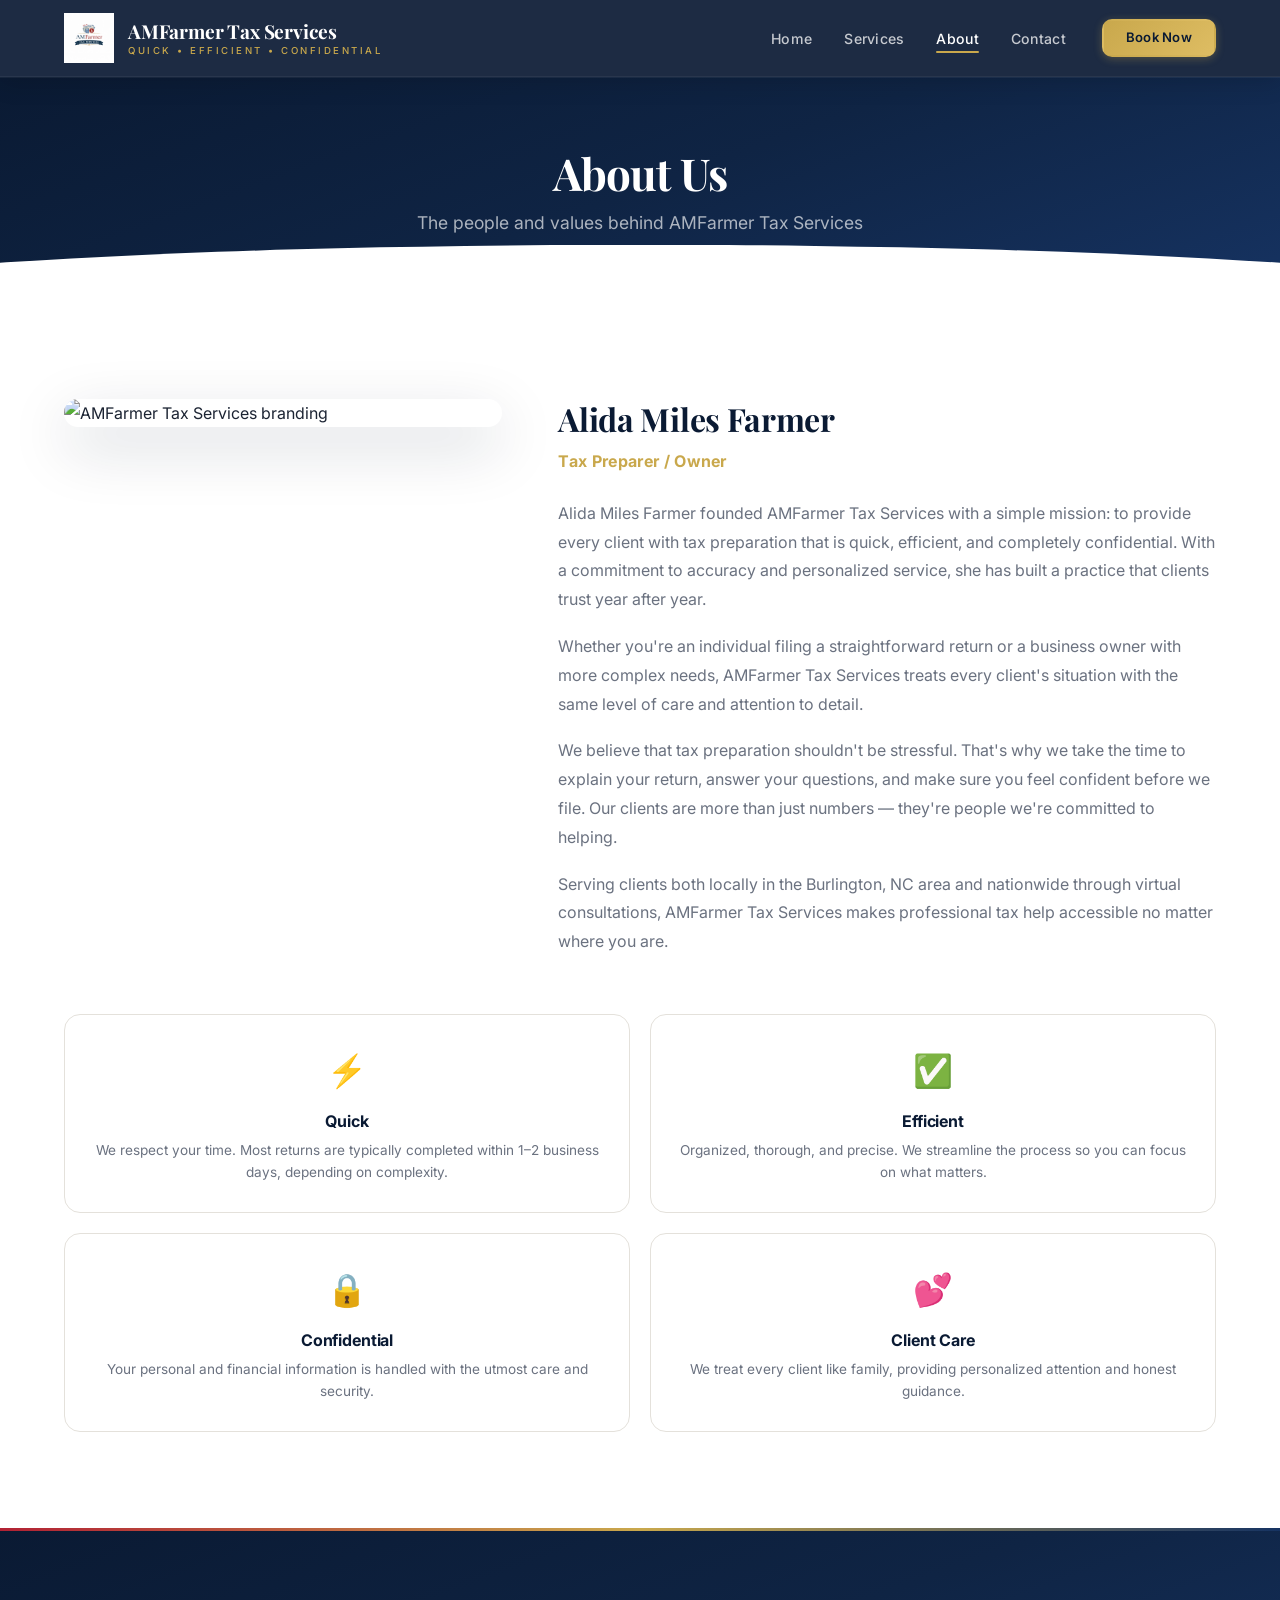
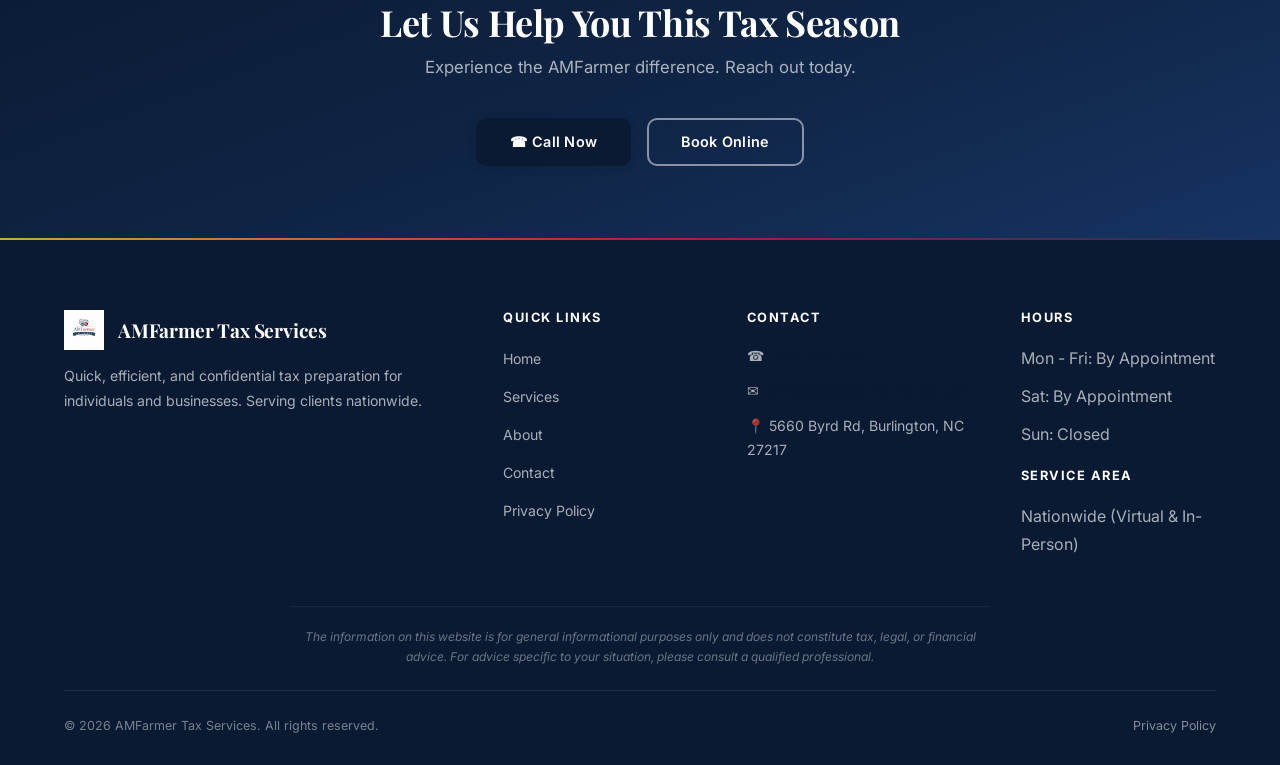
==== commit b540de5e: "Update website logo and favicon to new branding Replaced all instances of the old logo (`branding-2." ====
--- a/about.html
+++ b/about.html
@@ -8,6 +8,7 @@
   <meta property="og:title" content="About Us | AMFarmer Tax Services">
   <meta property="og:description" content="Meet Alida Miles Farmer, Tax Preparer and Owner of AMFarmer Tax Services.">
   <meta property="og:type" content="website">
+  <link rel="icon" type="image/png" href="assets/img/logo.png">
   <link rel="stylesheet" href="assets/css/styles.css">
 </head>
 <body>
@@ -15,7 +16,7 @@
   <header class="header" role="banner">
     <div class="header-inner">
       <a href="index.html" class="logo" aria-label="AMFarmer Tax Services Home">
-        <img src="assets/img/branding-2.jpg" alt="AMFarmer Tax Services Logo">
+        <img src="assets/img/logo.png" alt="AMFarmer Tax Services Logo">
         <div class="logo-text">
           AMFarmer Tax Services
           <span>Quick &bull; Efficient &bull; Confidential</span>
@@ -102,7 +103,7 @@
       <div class="footer-grid">
         <div class="footer-brand">
           <a href="index.html" class="logo" aria-label="AMFarmer Tax Services Home">
-            <img src="assets/img/branding-2.jpg" alt="AMFarmer Tax Services Logo" style="height:40px;">
+            <img src="assets/img/logo.png" alt="AMFarmer Tax Services Logo" style="height:40px;">
             <div class="logo-text">AMFarmer Tax Services</div>
           </a>
           <p>Quick, efficient, and confidential tax preparation for individuals and businesses. Serving clients nationwide.</p>
--- a/assets/css/styles.css
+++ b/assets/css/styles.css
@@ -234,10 +234,9 @@
 }
 
 .logo img {
-  height: 46px;
+  height: 50px;
   width: auto;
-  border-radius: 6px;
-  box-shadow: 0 2px 8px rgba(0,0,0,0.2);
+  object-fit: contain;
 }
 
 .logo-text {
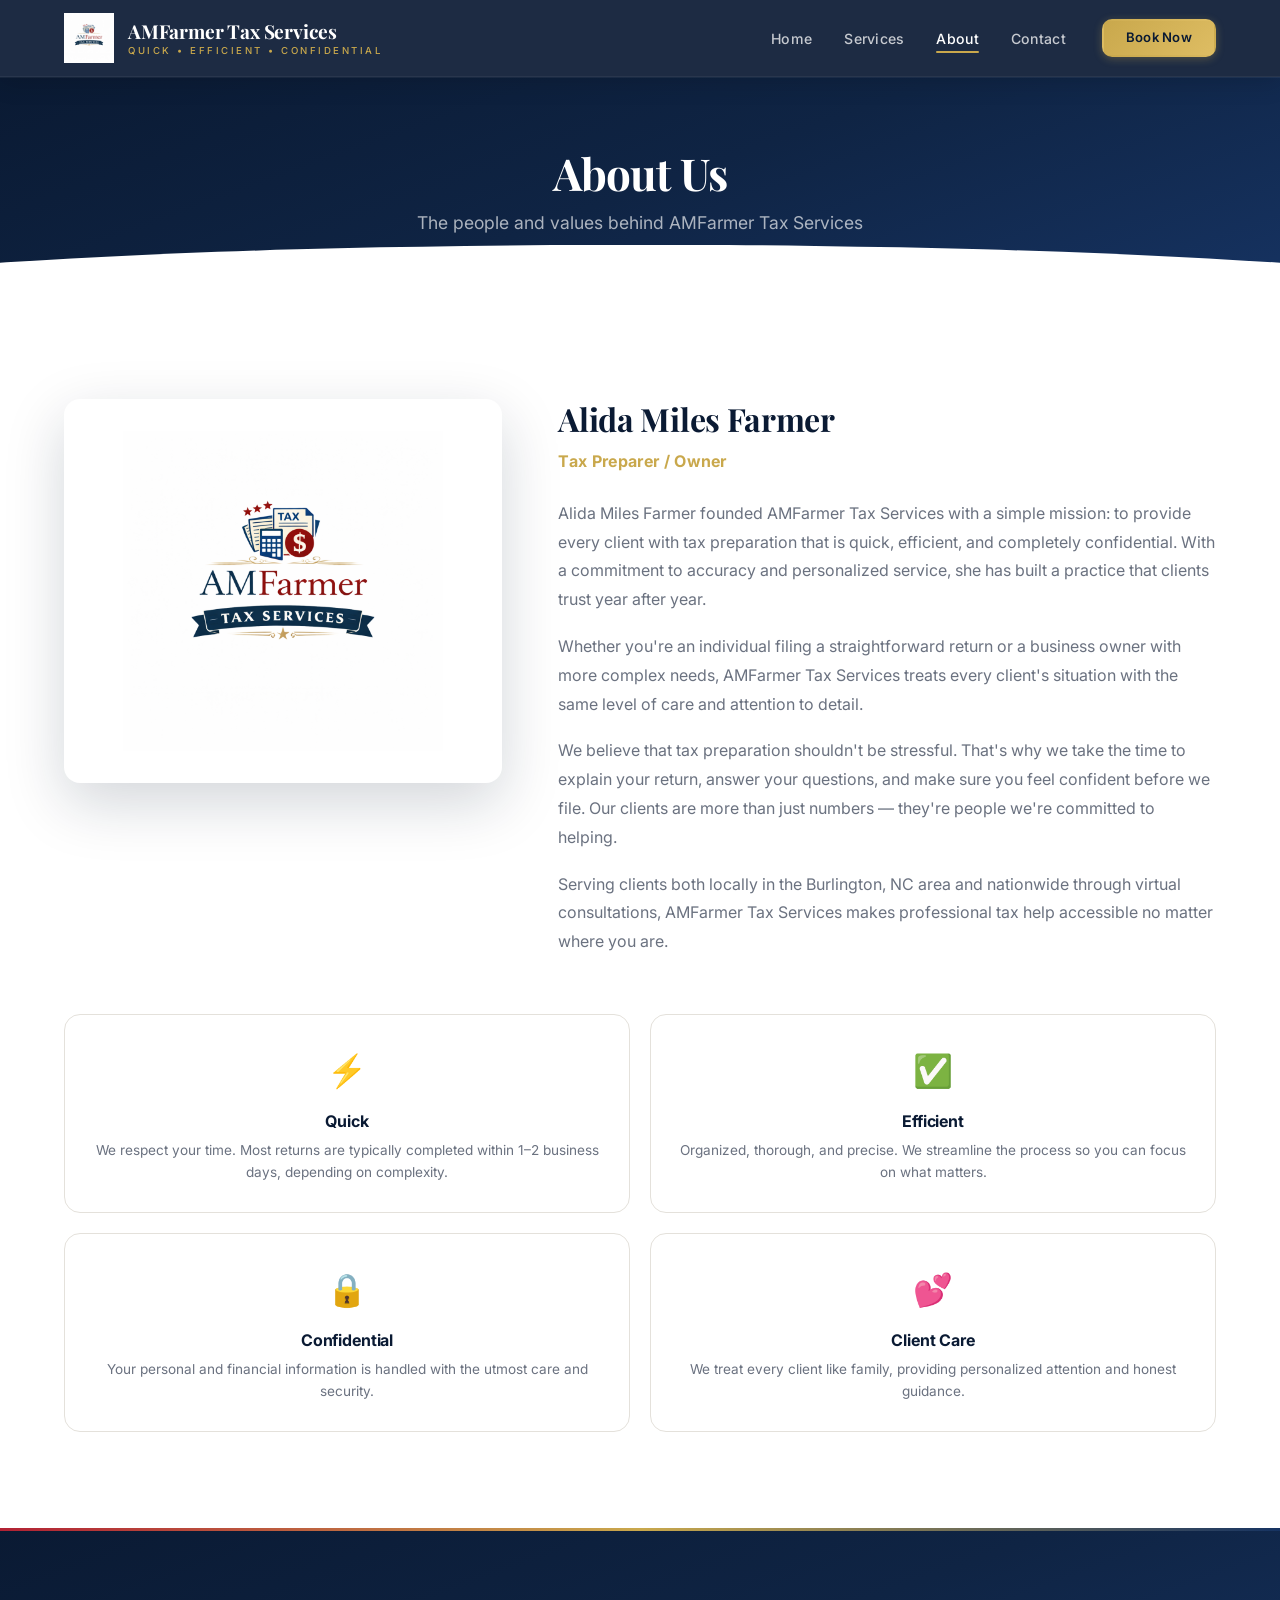
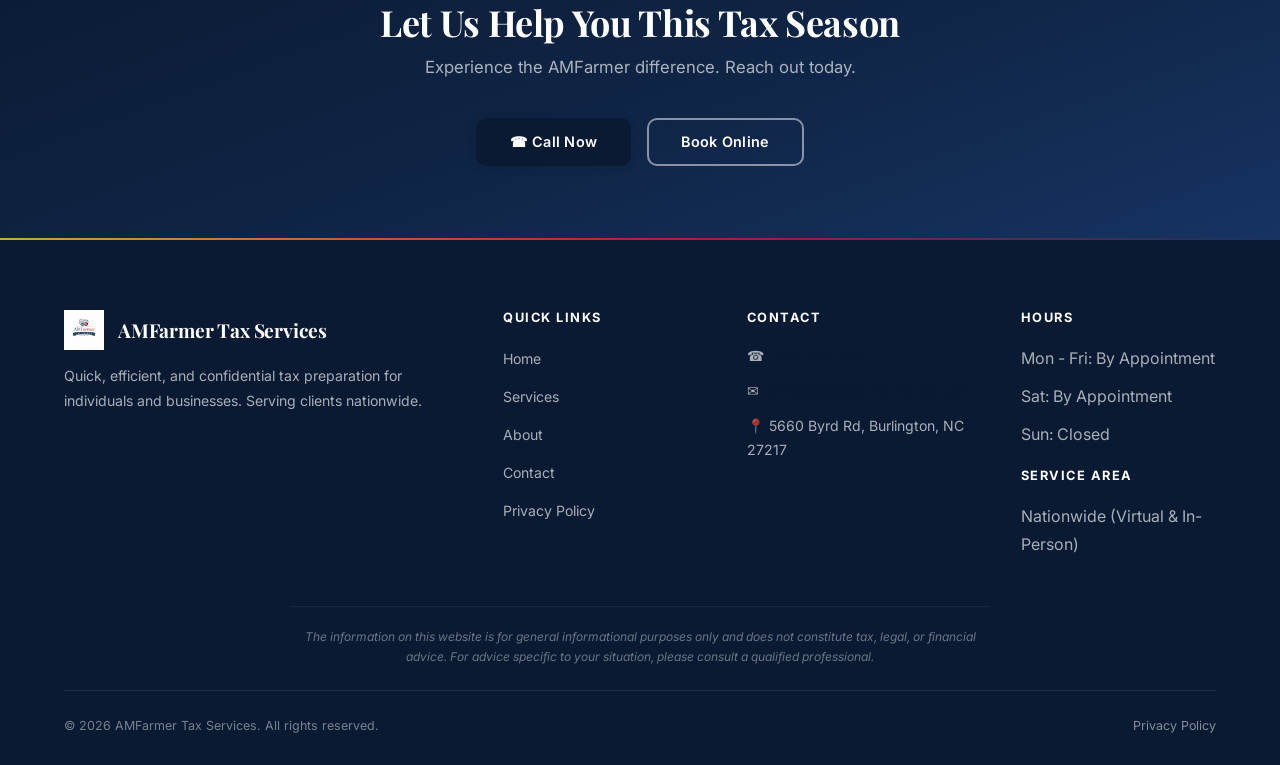
==== commit af064df6: "Update about page image to display logo as placeholder Replace branding image with logo in about.htm" ====
--- a/about.html
+++ b/about.html
@@ -49,7 +49,7 @@
       <div class="container">
         <div class="about-content">
           <div class="about-image">
-            <img src="assets/img/branding-1.png" alt="AMFarmer Tax Services branding">
+            <img src="assets/img/logo.png" alt="AMFarmer Tax Services Logo">
           </div>
           <div class="about-text">
             <h2>Alida Miles Farmer</h2>
--- a/assets/css/styles.css
+++ b/assets/css/styles.css
@@ -1023,12 +1023,18 @@
   border-radius: var(--radius-lg);
   overflow: hidden;
   box-shadow: var(--shadow-xl);
+  background: var(--white);
+  display: flex;
+  align-items: center;
+  justify-content: center;
+  padding: 32px;
 }
 
 .about-image img {
   width: 100%;
+  max-width: 320px;
   height: auto;
-  object-fit: cover;
+  object-fit: contain;
 }
 
 .about-text h2 {
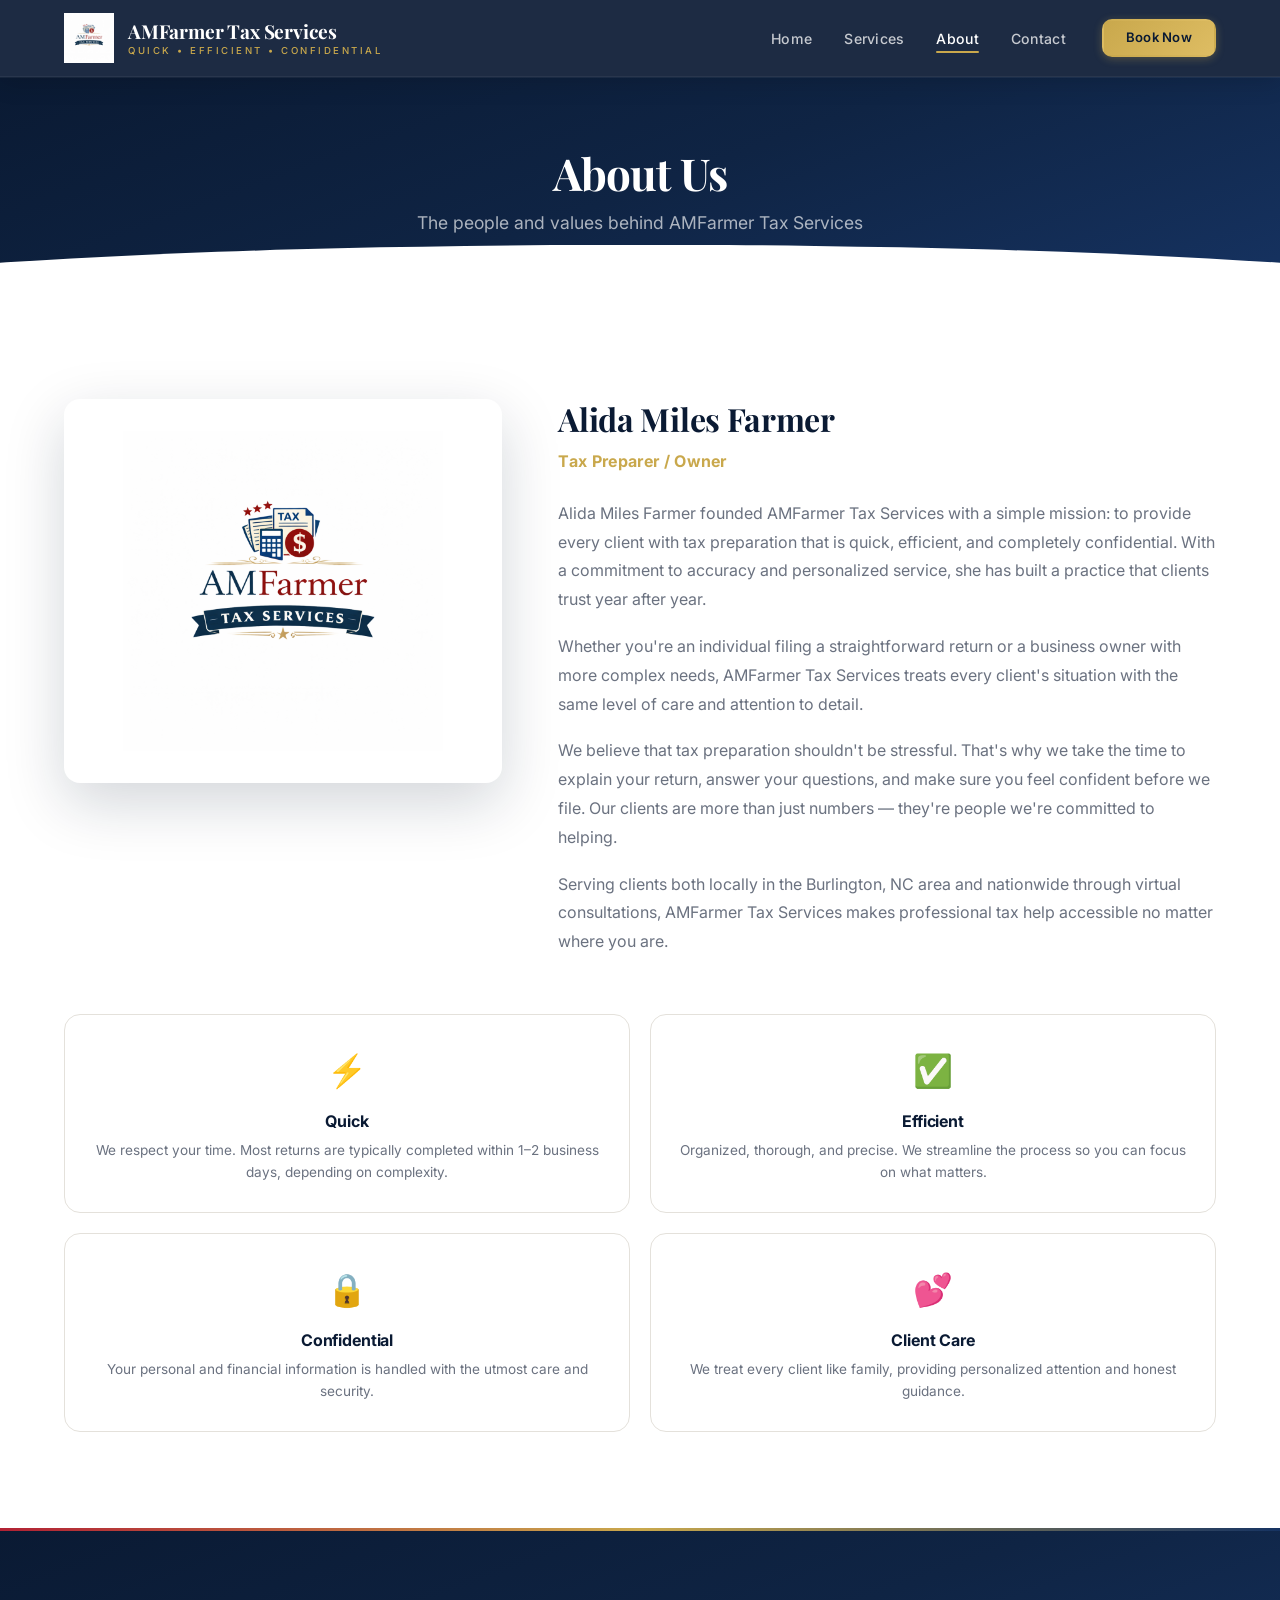
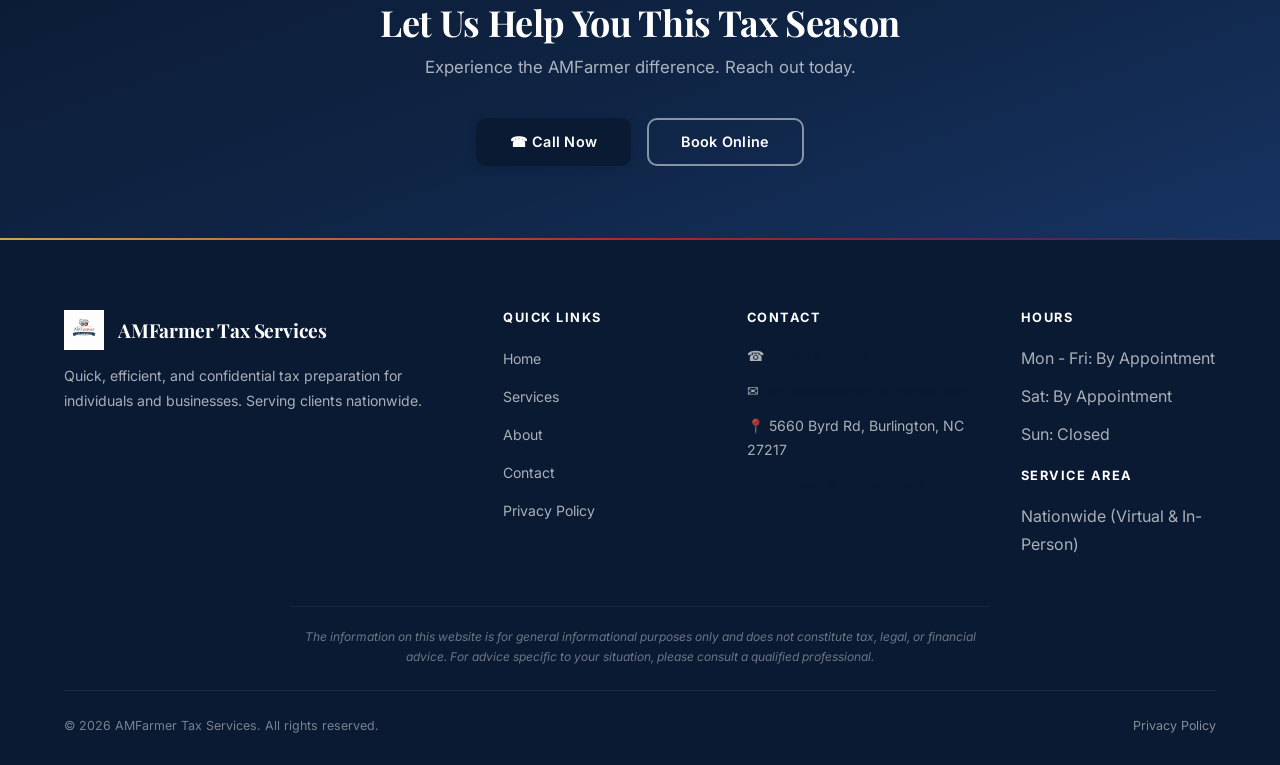
==== commit bb09a928: "Add a Facebook link to the footer of all website pages Adds a new paragraph element containing a Fac" ====
--- a/about.html
+++ b/about.html
@@ -124,6 +124,7 @@
             <p>&#9742; <a href="tel:336-782-2551">336-782-2551</a></p>
             <p>&#9993; <a href="mailto:amftaxsvcs@amfarmertax.com">amftaxsvcs@amfarmertax.com</a></p>
             <p>&#128205; 5660 Byrd Rd, Burlington, NC 27217</p>
+            <p class="footer-social"><a href="https://www.facebook.com/amfarmertaxsvcs" target="_blank" rel="noopener noreferrer" aria-label="AMFarmer Tax Services on Facebook"><svg width="18" height="18" viewBox="0 0 24 24" fill="currentColor" style="vertical-align:middle;margin-right:6px;"><path d="M24 12.073c0-6.627-5.373-12-12-12s-12 5.373-12 12c0 5.99 4.388 10.954 10.125 11.854v-8.385H7.078v-3.47h3.047V9.43c0-3.007 1.792-4.669 4.533-4.669 1.312 0 2.686.235 2.686.235v2.953H15.83c-1.491 0-1.956.925-1.956 1.874v2.25h3.328l-.532 3.47h-2.796v8.385C19.612 23.027 24 18.062 24 12.073z"/></svg> Follow Us on Facebook</a></p>
           </div>
         </div>
         <div>
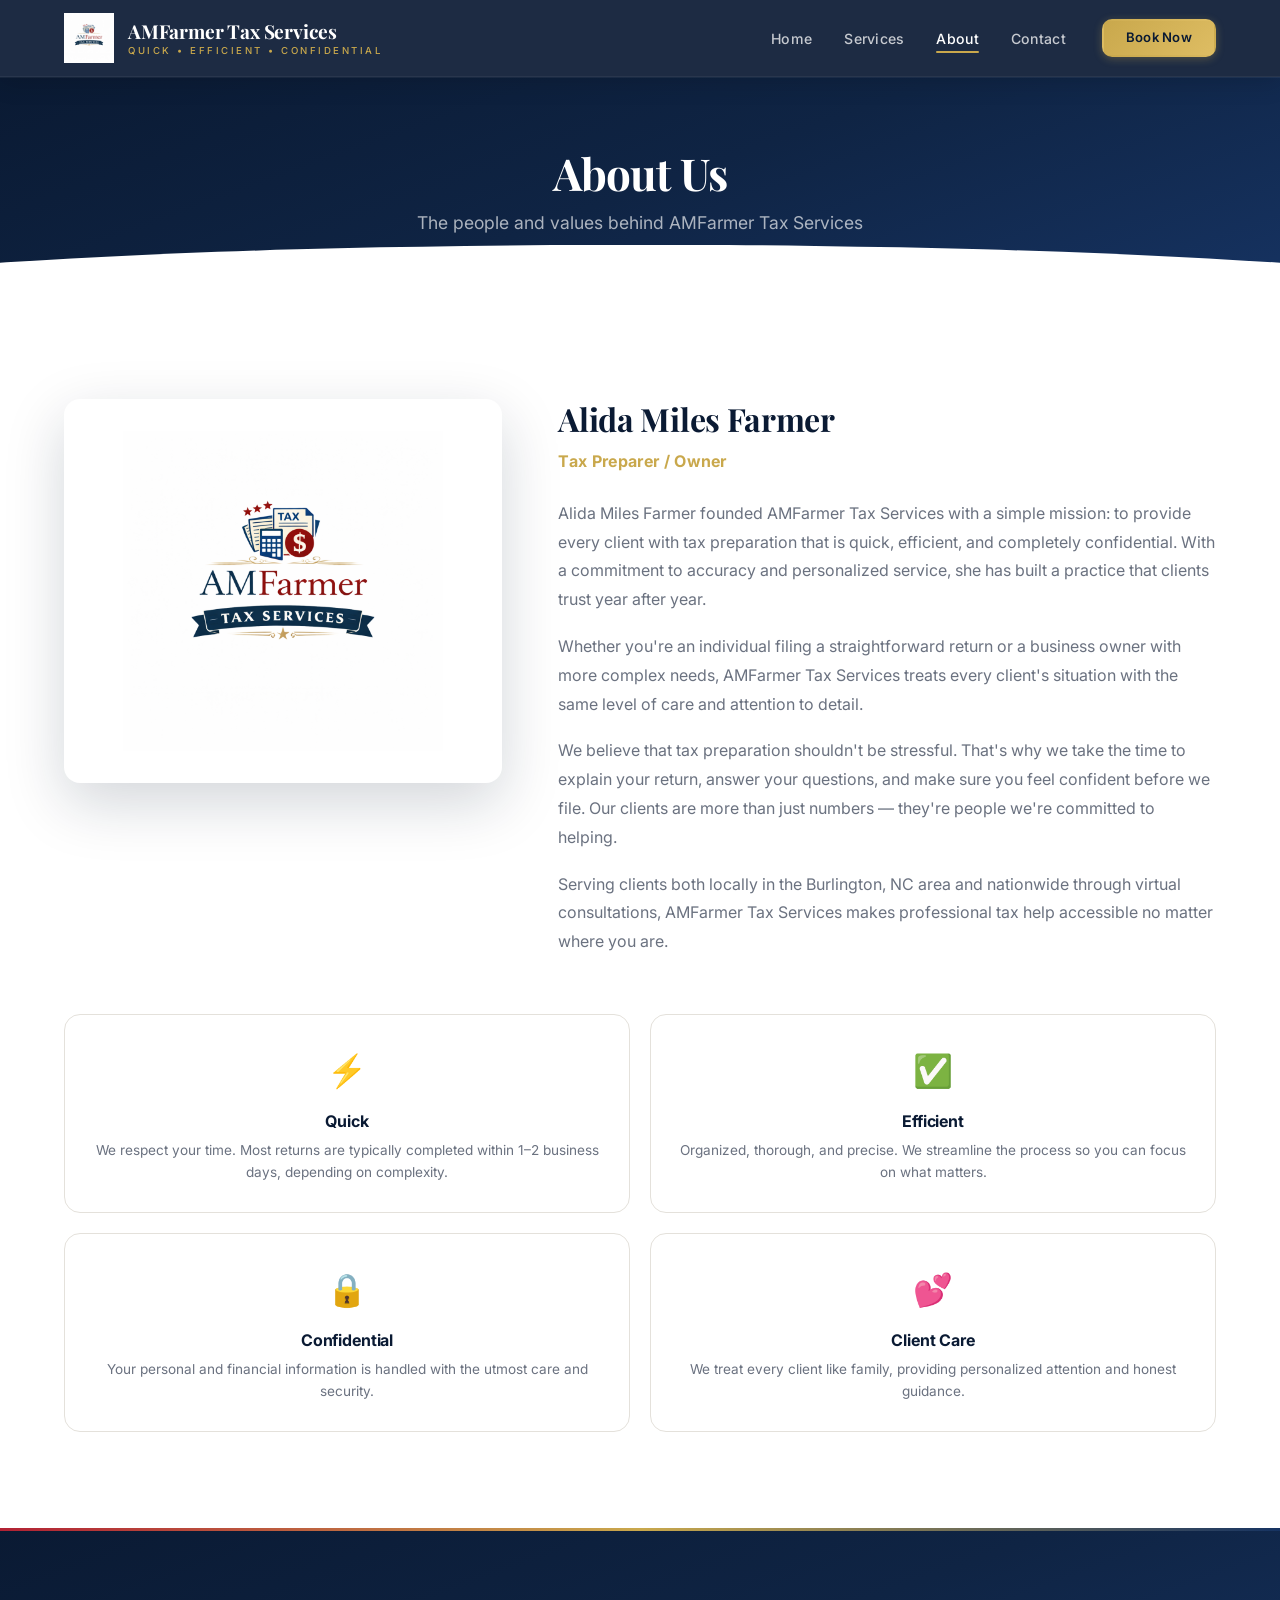
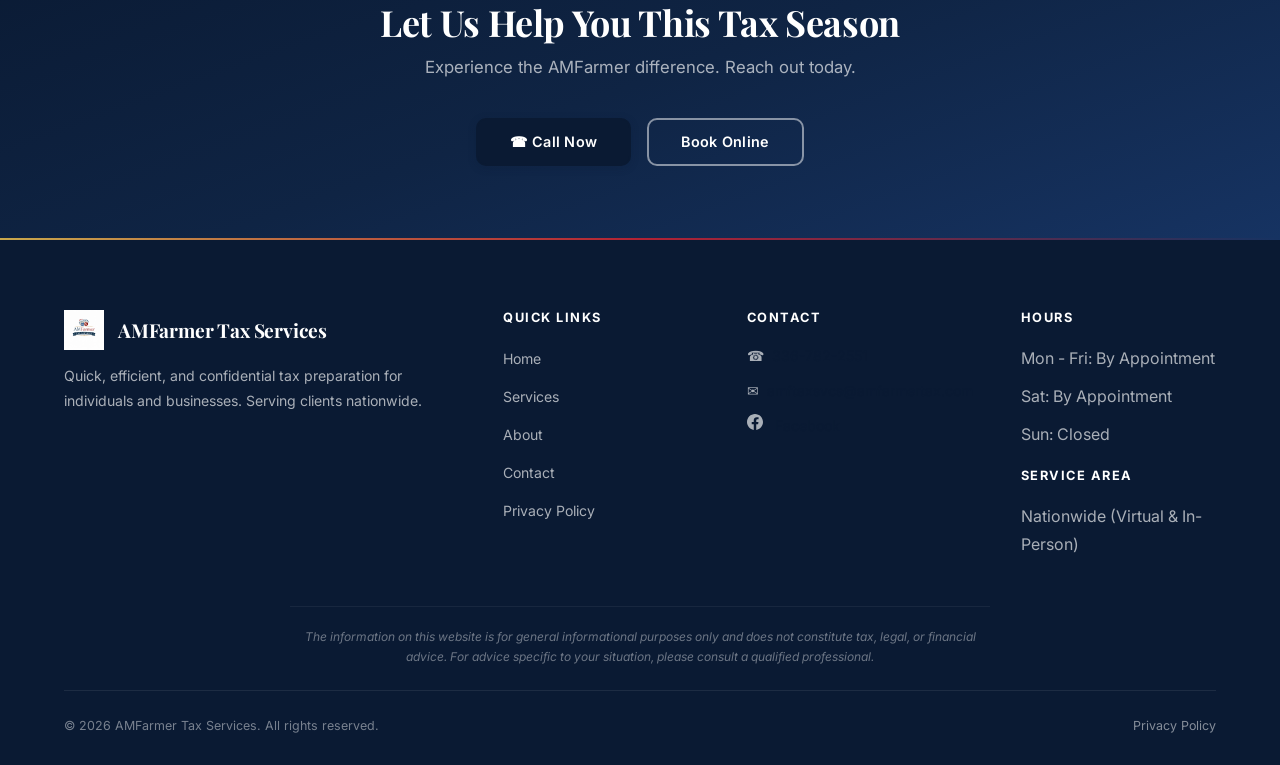
==== commit 4c1acbe6: "Add Facebook link and icon to website footer Replaced the physical address in the footer with a Face" ====
--- a/about.html
+++ b/about.html
@@ -123,8 +123,7 @@
           <div class="footer-contact-info">
             <p>&#9742; <a href="tel:336-782-2551">336-782-2551</a></p>
             <p>&#9993; <a href="mailto:amftaxsvcs@amfarmertax.com">amftaxsvcs@amfarmertax.com</a></p>
-            <p>&#128205; 5660 Byrd Rd, Burlington, NC 27217</p>
-            <p class="footer-social"><a href="https://www.facebook.com/amfarmertaxsvcs" target="_blank" rel="noopener noreferrer" aria-label="AMFarmer Tax Services on Facebook"><svg width="18" height="18" viewBox="0 0 24 24" fill="currentColor" style="vertical-align:middle;margin-right:6px;"><path d="M24 12.073c0-6.627-5.373-12-12-12s-12 5.373-12 12c0 5.99 4.388 10.954 10.125 11.854v-8.385H7.078v-3.47h3.047V9.43c0-3.007 1.792-4.669 4.533-4.669 1.312 0 2.686.235 2.686.235v2.953H15.83c-1.491 0-1.956.925-1.956 1.874v2.25h3.328l-.532 3.47h-2.796v8.385C19.612 23.027 24 18.062 24 12.073z"/></svg> Follow Us on Facebook</a></p>
+            <p><svg width="16" height="16" viewBox="0 0 24 24" fill="currentColor" style="vertical-align:middle;margin-right:4px;"><path d="M24 12.073c0-6.627-5.373-12-12-12s-12 5.373-12 12c0 5.99 4.388 10.954 10.125 11.854v-8.385H7.078v-3.47h3.047V9.43c0-3.007 1.792-4.669 4.533-4.669 1.312 0 2.686.235 2.686.235v2.953H15.83c-1.491 0-1.956.925-1.956 1.874v2.25h3.328l-.532 3.47h-2.796v8.385C19.612 23.027 24 18.062 24 12.073z"/></svg> <a href="https://www.facebook.com/amfarmertaxsvcs" target="_blank" rel="noopener noreferrer">Facebook</a></p>
           </div>
         </div>
         <div>
